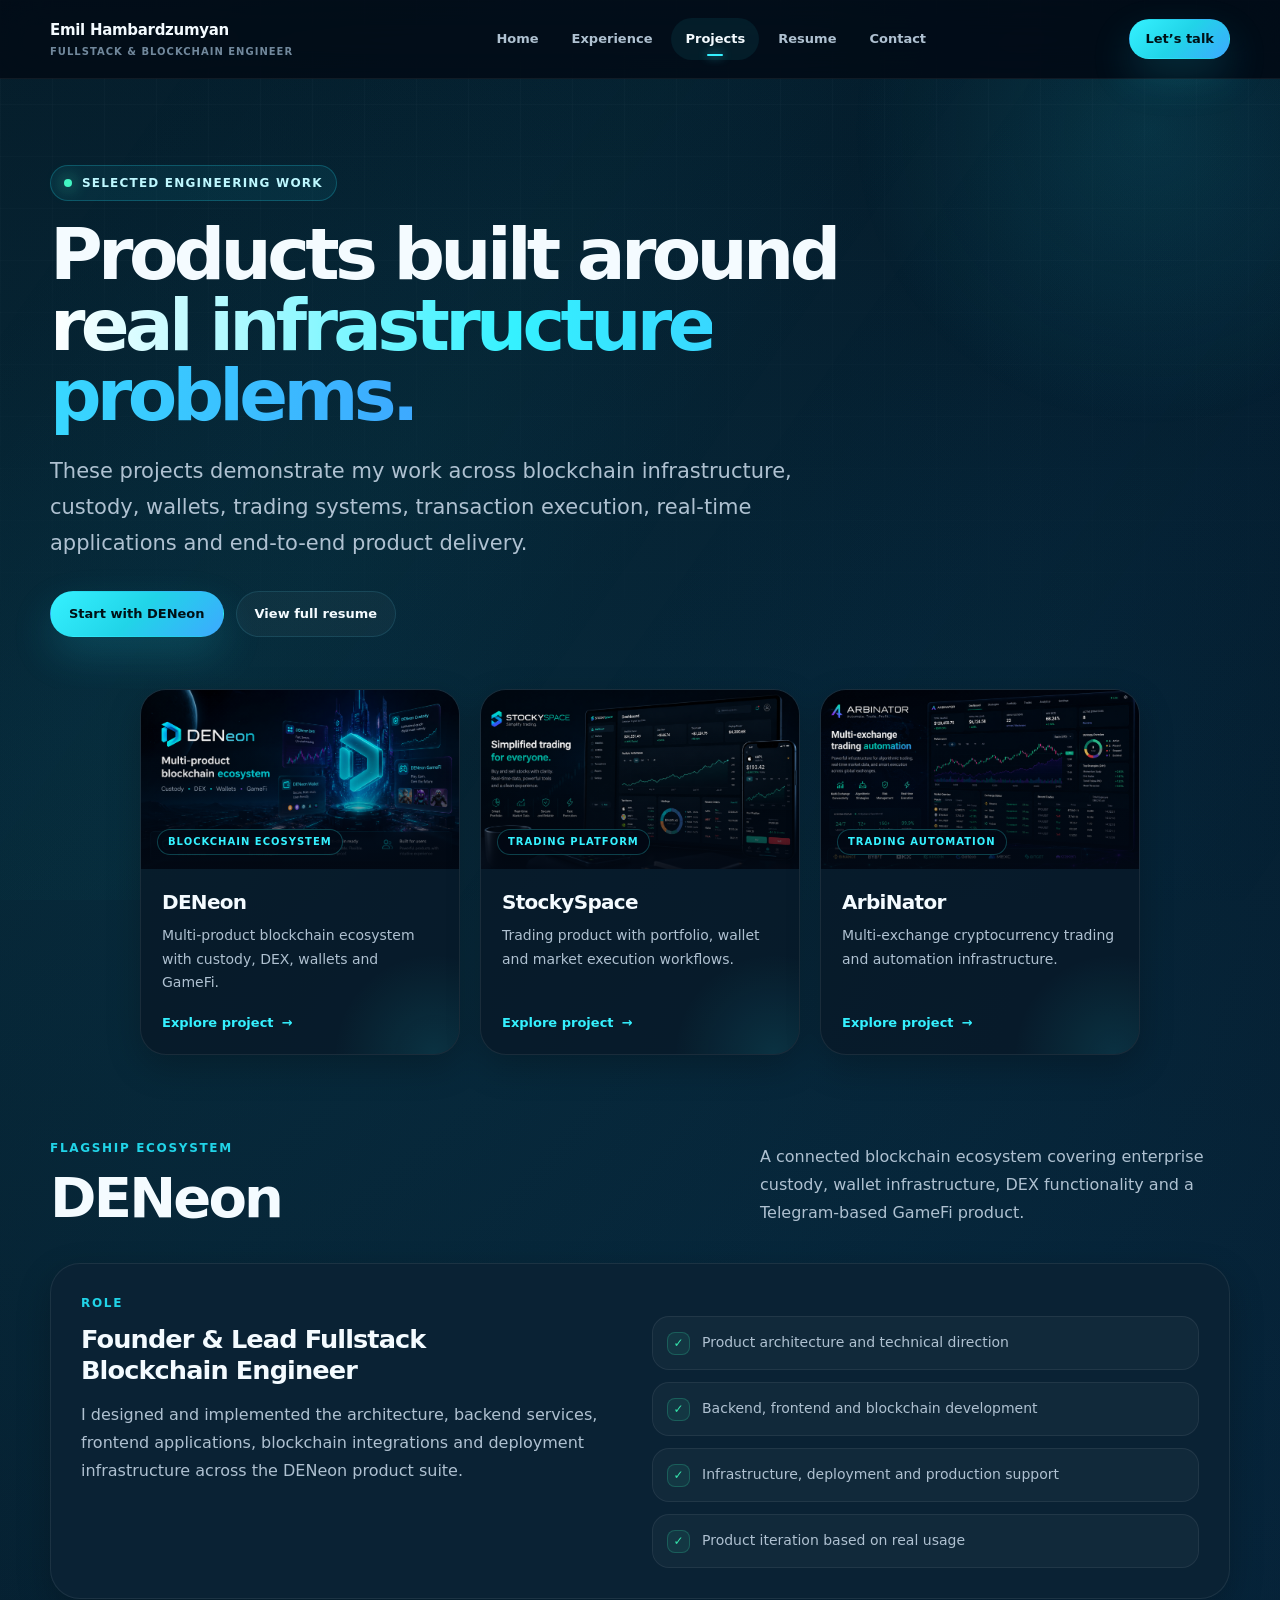
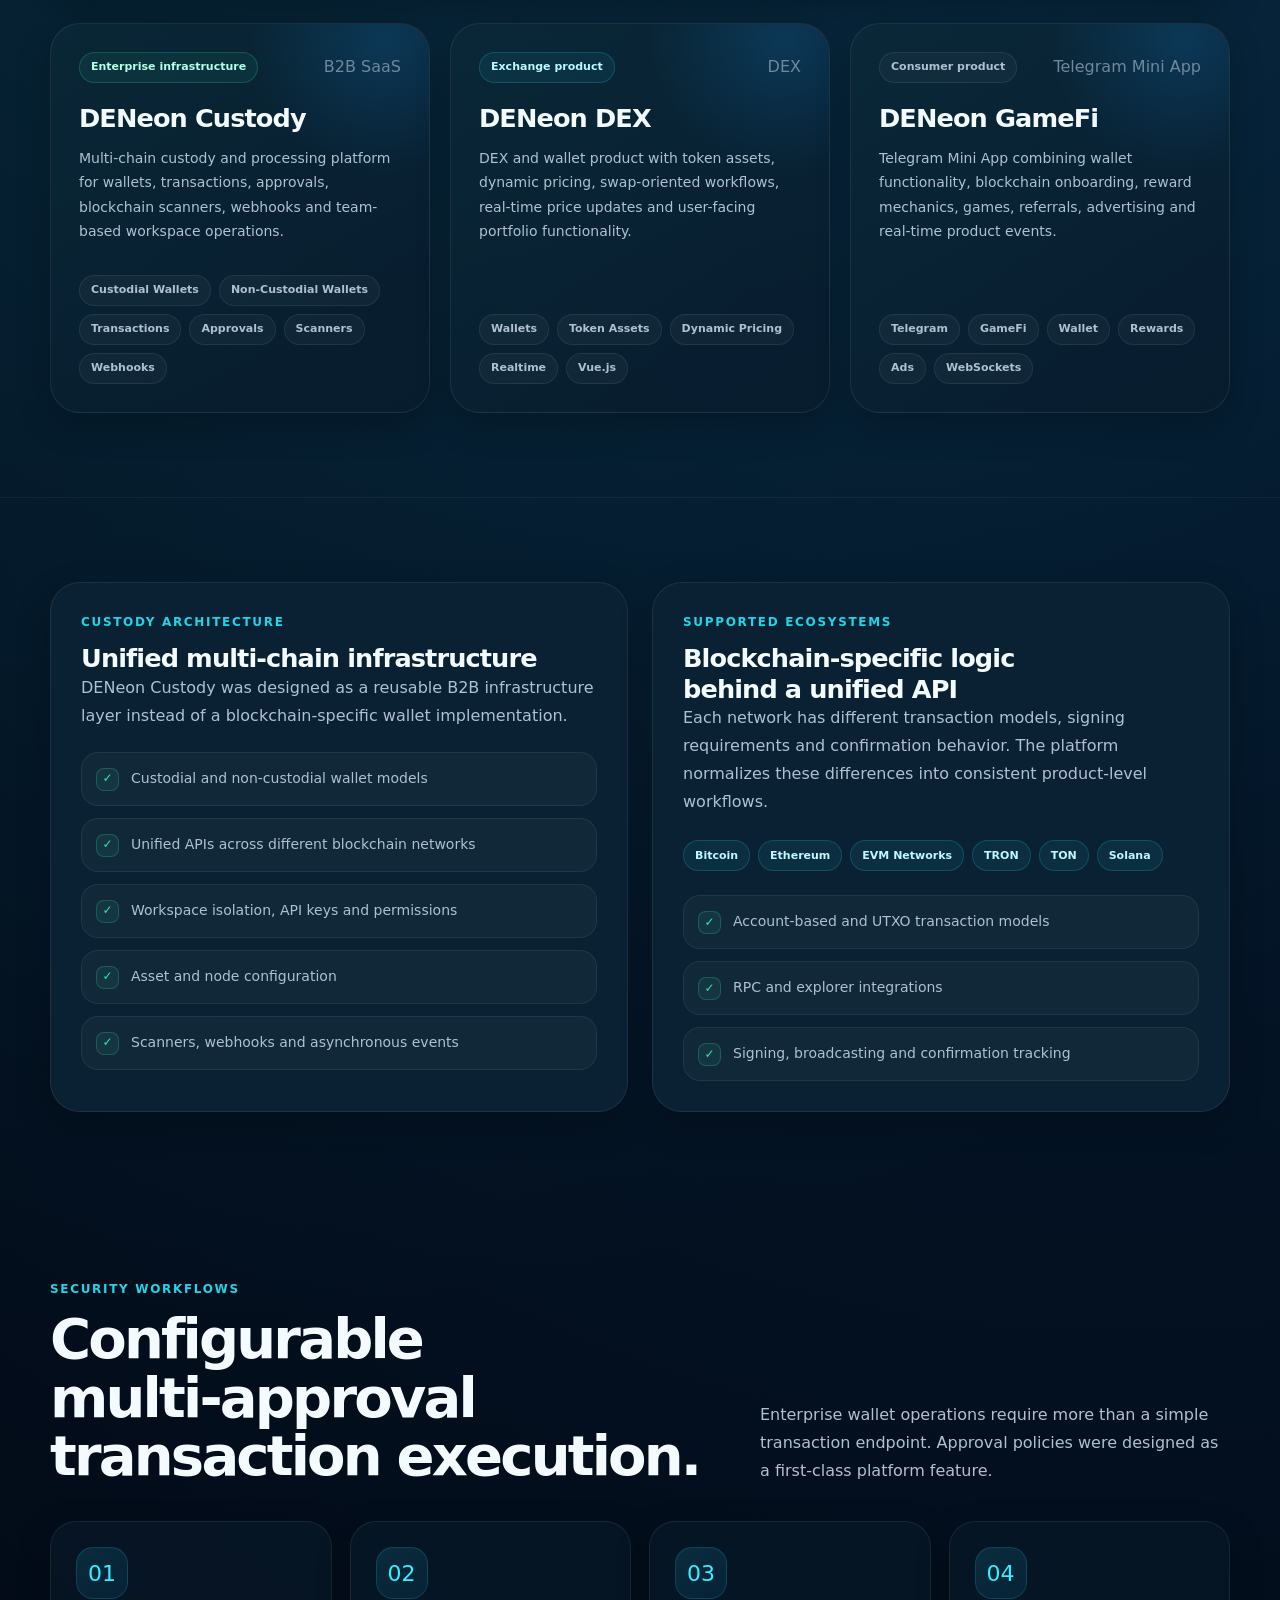
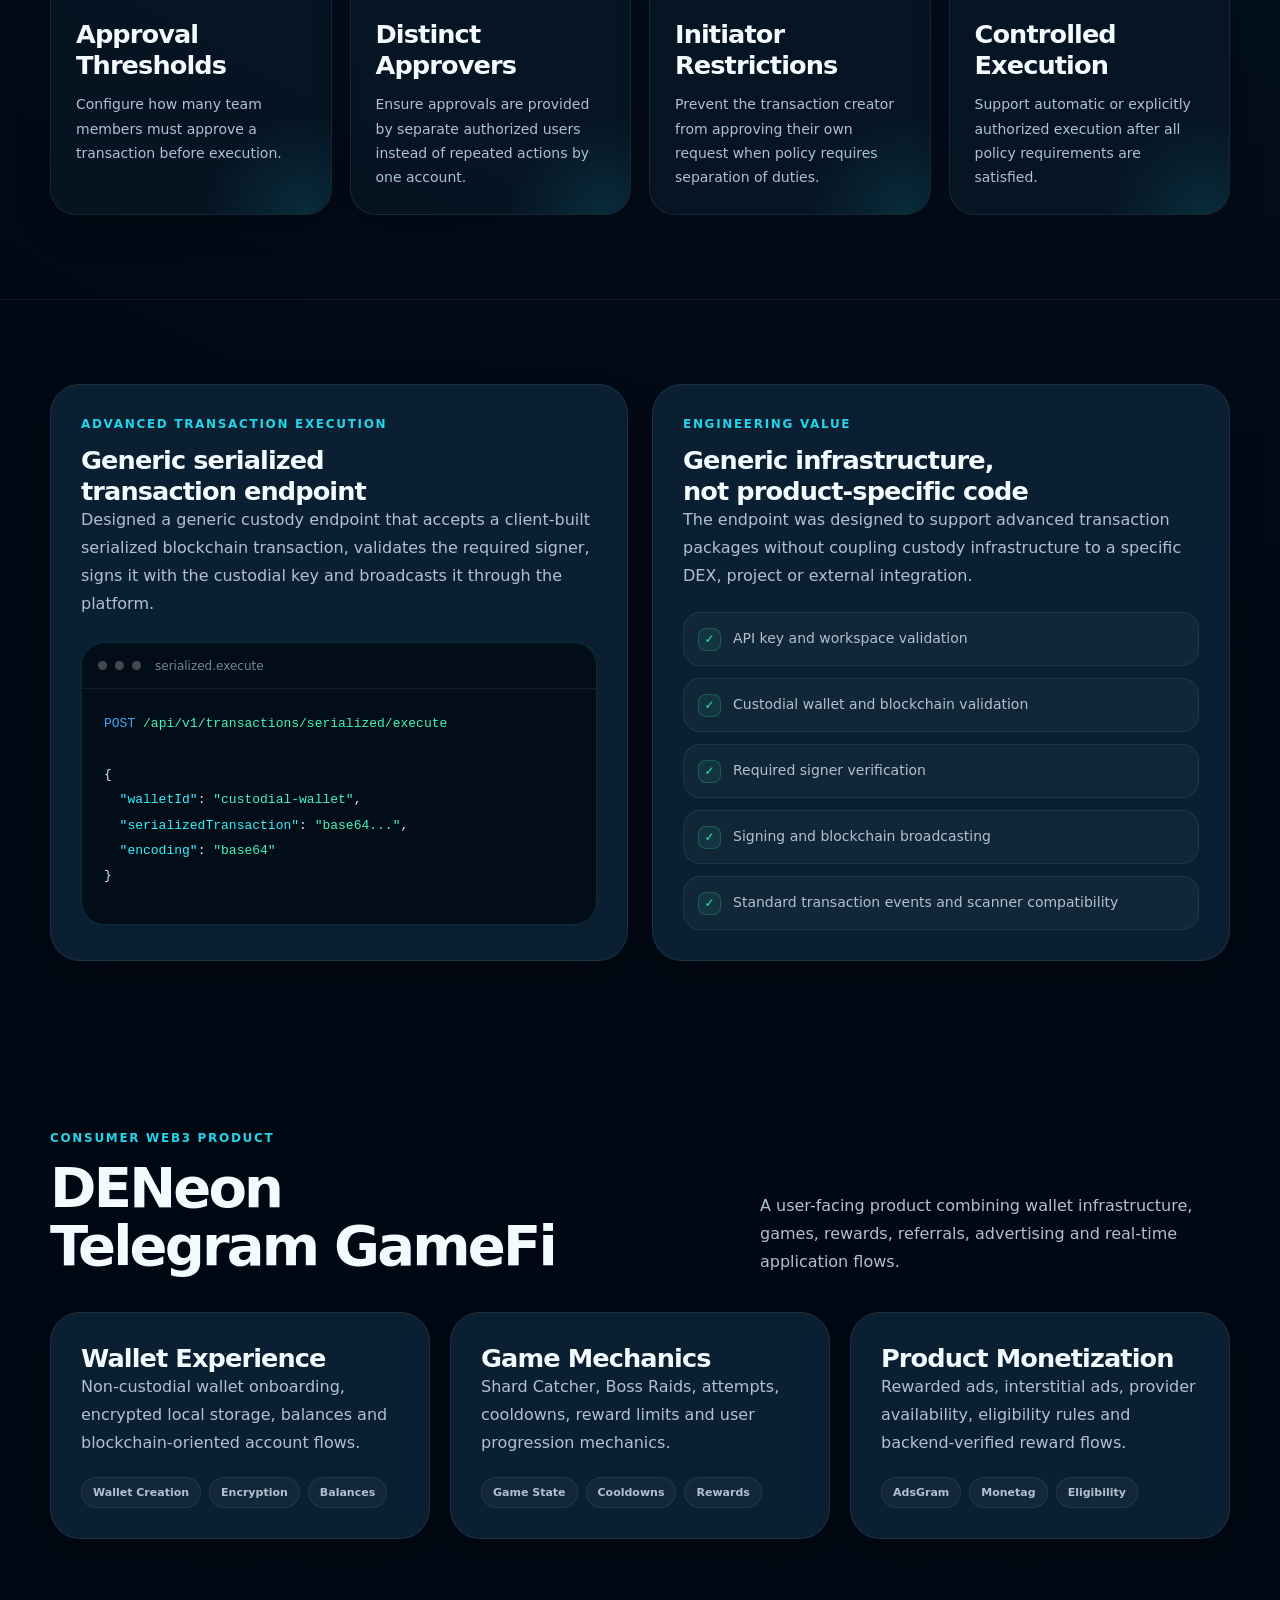
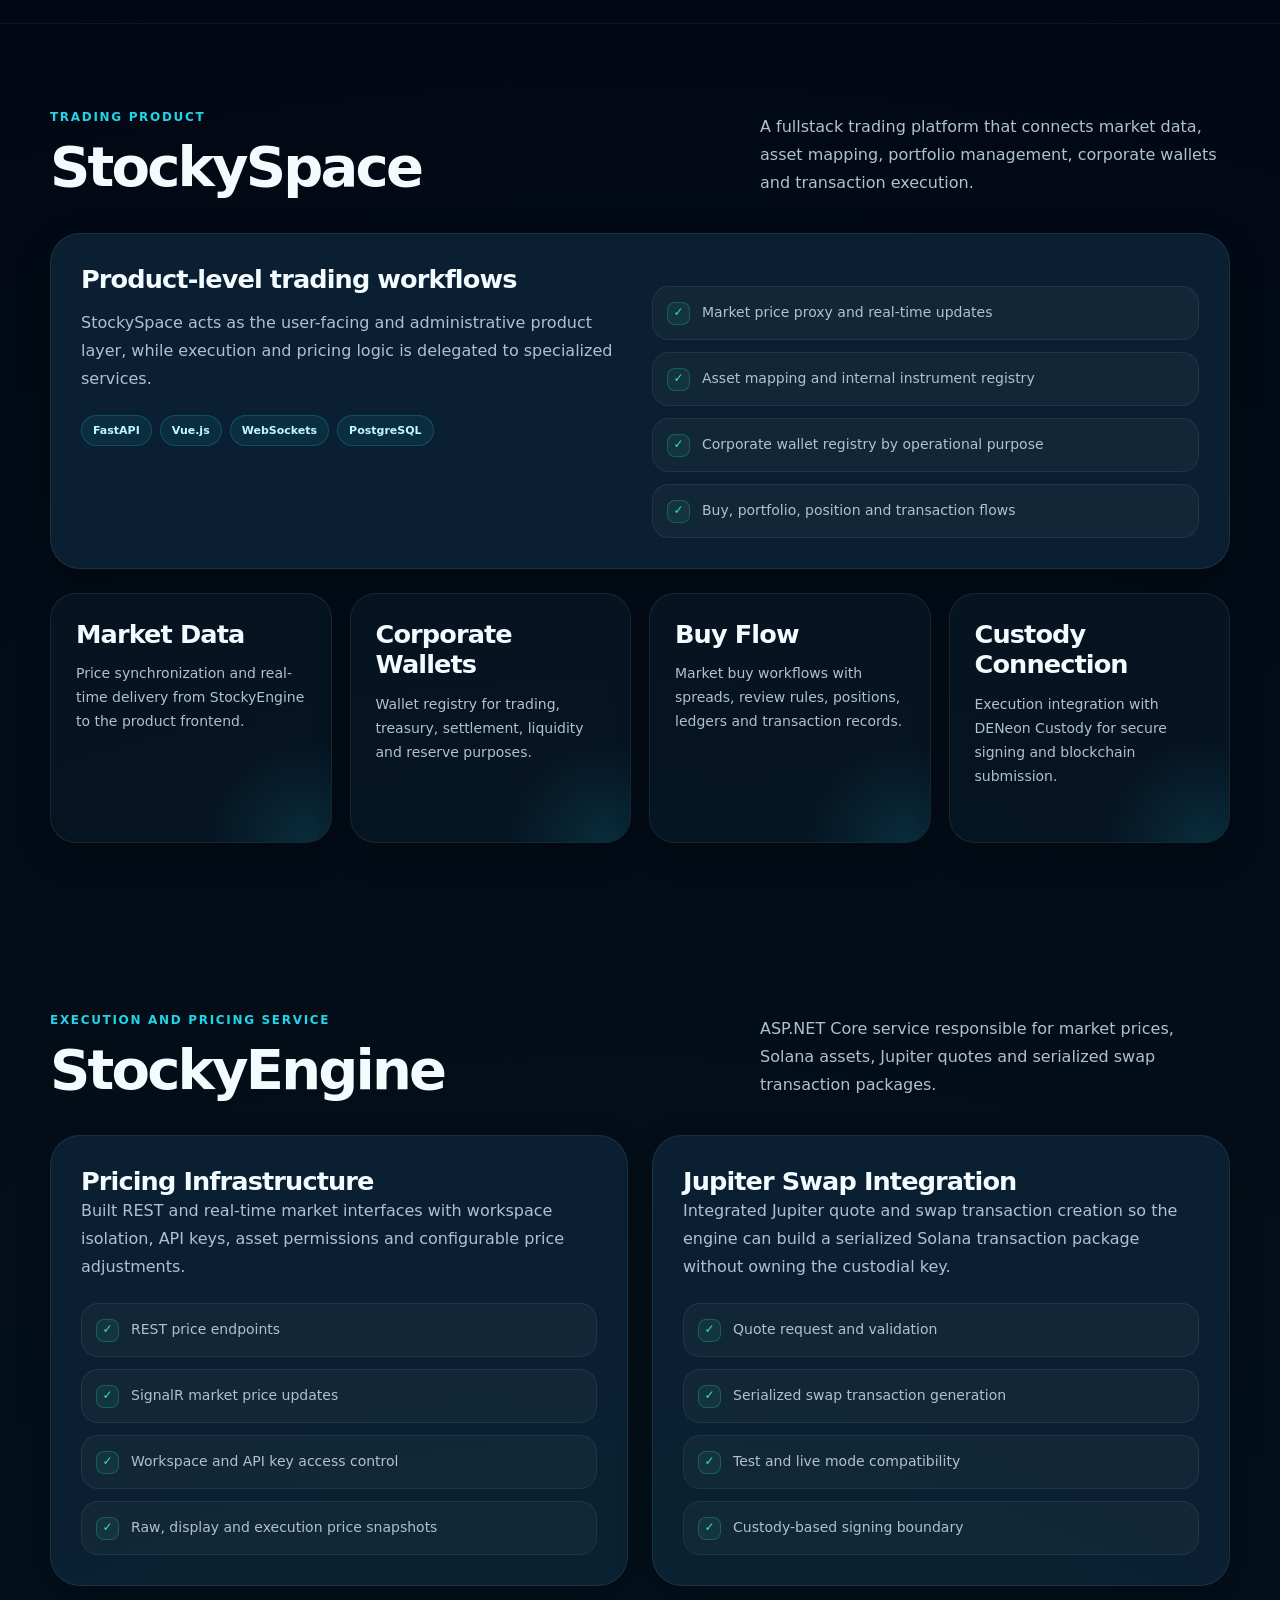
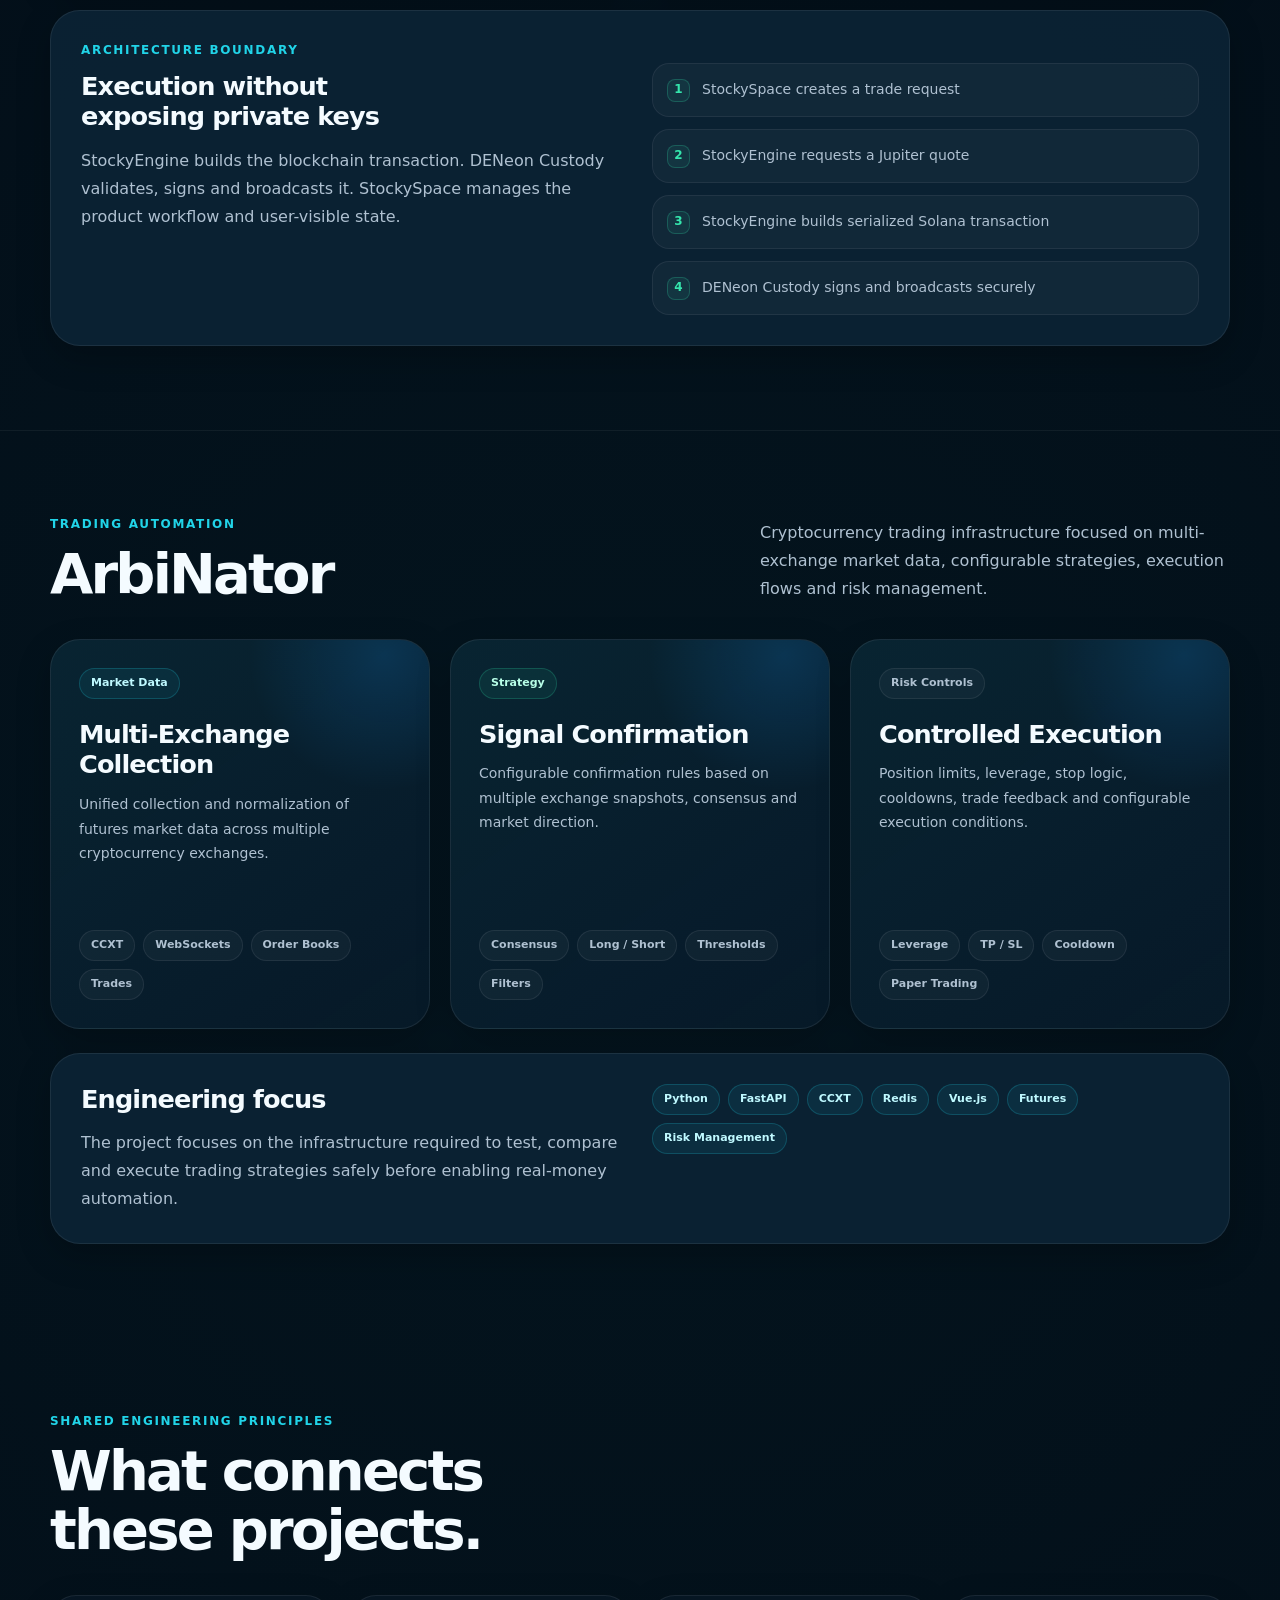
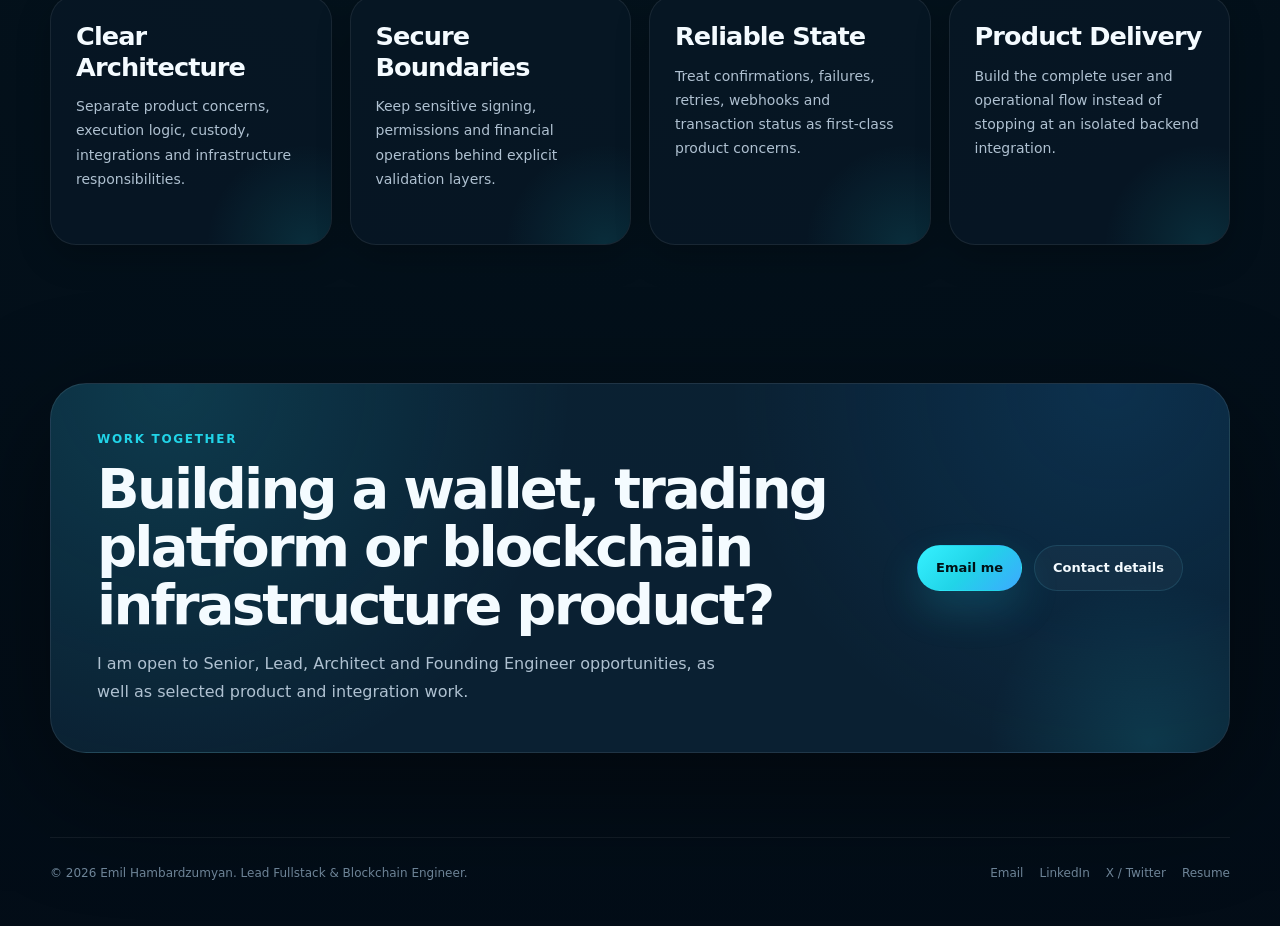
==== projects.html @ 4b031f9a "changes" ====
<!DOCTYPE html>
<html lang="en">
<head>
    <meta charset="UTF-8">

    <meta
            name="viewport"
            content="width=device-width, initial-scale=1.0"
    >

    <title>
        Projects | Emil Hambardzumyan
    </title>

    <meta
            name="description"
            content="Selected blockchain, fintech and fullstack engineering projects by Emil Hambardzumyan: DENeon, StockySpace, StockyEngine and ArbiNator."
    >

    <meta name="author" content="Emil Hambardzumyan">
    <meta name="theme-color" content="#020813">

    <link
            rel="stylesheet"
            href="assets/css/style.css"
    >
</head>

<body>

<a class="skip-link" href="#main-content">
    Skip to content
</a>


<!-- ======================================================
     HEADER
     ====================================================== -->

<header class="site-header">
    <div class="container header-inner">

        <a
                class="brand"
                href="index.html"
                aria-label="Emil Hambardzumyan home"
        >
<!--            <span class="brand-mark" aria-hidden="true">-->
<!--                EH-->
<!--            </span>-->

            <span class="brand-text">
                <strong>Emil Hambardzumyan</strong>
                <small>Fullstack & Blockchain Engineer</small>
            </span>
        </a>


        <nav
                class="desktop-nav"
                aria-label="Main navigation"
        >
            <a class="nav-link" href="index.html">
                Home
            </a>

            <a class="nav-link" href="experience.html">
                Experience
            </a>

            <a
                    class="nav-link active"
                    href="projects.html"
                    aria-current="page"
            >
                Projects
            </a>

            <a class="nav-link" href="resume.html">
                Resume
            </a>

            <a class="nav-link" href="contact.html">
                Contact
            </a>
        </nav>


        <div class="header-actions">
            <a
                    class="button button-primary button-small"
                    href="mailto:emil301992@gmail.com"
            >
                Let’s talk
            </a>

            <button
                    class="mobile-menu-button"
                    type="button"
                    aria-label="Open navigation menu"
                    aria-expanded="false"
                    aria-controls="mobile-navigation"
                    data-menu-button
            >
                <span></span>
                <span></span>
                <span></span>
            </button>
        </div>

    </div>


    <nav
            class="mobile-nav"
            id="mobile-navigation"
            aria-label="Mobile navigation"
            data-mobile-menu
    >
        <a class="nav-link" href="index.html">
            Home
        </a>

        <a class="nav-link" href="experience.html">
            Experience
        </a>

        <a
                class="nav-link active"
                href="projects.html"
                aria-current="page"
        >
            Projects
        </a>

        <a class="nav-link" href="resume.html">
            Resume
        </a>

        <a class="nav-link" href="contact.html">
            Contact
        </a>

        <a
                class="button button-primary"
                href="mailto:emil301992@gmail.com"
        >
            Contact me
        </a>
    </nav>
</header>


<!-- ======================================================
     MAIN CONTENT
     ====================================================== -->

<main class="page-main" id="main-content">


    <!-- ==================================================
         PAGE HERO
         ================================================== -->

    <section class="page-hero">
        <div class="container">

            <div class="page-hero-content">

                <div
                        class="eyebrow"
                        data-reveal
                >
                    <span class="eyebrow-dot"></span>
                    Selected Engineering Work
                </div>


                <h1
                        data-reveal
                        data-delay="1"
                >
                    Products built around
                    <span class="text-gradient">
                        real infrastructure problems.
                    </span>
                </h1>


                <p
                        class="lead"
                        data-reveal
                        data-delay="2"
                >
                    These projects demonstrate my work across blockchain
                    infrastructure, custody, wallets, trading systems,
                    transaction execution, real-time applications and
                    end-to-end product delivery.
                </p>


                <div
                        class="actions"
                        data-reveal
                        data-delay="3"
                        style="margin-top: 30px;"
                >
                    <a
                            class="button button-primary"
                            href="#deneon"
                    >
                        Start with DENeon
                    </a>

                    <a
                            class="button"
                            href="resume.html"
                    >
                        View full resume
                    </a>
                </div>

            </div>

        </div>
    </section>


    <!-- ==================================================
         PROJECT OVERVIEW
         ================================================== -->

    <div class="grid-three project-overview-grid" style="justify-content: center;">

        <a
                class="card project-overview-card"
                href="#deneon"
                data-reveal
        >
            <div class="project-overview-image">
                <img
                        src="assets/images/projects/deneon-cover.jpg"
                        alt="DENeon blockchain ecosystem"
                        loading="lazy"
                >

                <div class="project-overview-overlay"></div>

                <span class="project-overview-category">
                Blockchain ecosystem
            </span>
            </div>

            <div class="project-overview-content">
                <h3>
                    DENeon
                </h3>

                <p>
                    Multi-product blockchain ecosystem with custody,
                    DEX, wallets and GameFi.
                </p>

                <span class="project-overview-link">
                Explore project
                <span aria-hidden="true">→</span>
            </span>
            </div>
        </a>


        <a
                class="card project-overview-card"
                href="#stockyspace"
                data-reveal
                data-delay="1"
        >
            <div class="project-overview-image">
                <img
                        src="assets/images/projects/stockyspace-cover.jpg"
                        alt="StockySpace trading platform"
                        loading="lazy"
                >

                <div class="project-overview-overlay"></div>

                <span class="project-overview-category">
                Trading platform
            </span>
            </div>

            <div class="project-overview-content">
                <h3>
                    StockySpace
                </h3>

                <p>
                    Trading product with portfolio, wallet and
                    market execution workflows.
                </p>

                <span class="project-overview-link">
                Explore project
                <span aria-hidden="true">→</span>
            </span>
            </div>
        </a>


<!--        <a-->
<!--                class="card project-overview-card"-->
<!--                href="#stockyengine"-->
<!--                data-reveal-->
<!--                data-delay="2"-->
<!--        >-->
<!--            <div class="project-overview-image">-->
<!--                <img-->
<!--                        src="assets/images/projects/stockyengine-cover.jpg"-->
<!--                        alt="StockyEngine Solana execution engine"-->
<!--                        loading="lazy"-->
<!--                >-->

<!--                <div class="project-overview-overlay"></div>-->

<!--                <span class="project-overview-category">-->
<!--                Execution engine-->
<!--            </span>-->
<!--            </div>-->

<!--            <div class="project-overview-content">-->
<!--                <h3>-->
<!--                    StockyEngine-->
<!--                </h3>-->

<!--                <p>-->
<!--                    Solana and Jupiter-based market data and-->
<!--                    transaction execution engine.-->
<!--                </p>-->

<!--                <span class="project-overview-link">-->
<!--                Explore project-->
<!--                <span aria-hidden="true">→</span>-->
<!--            </span>-->
<!--            </div>-->
<!--        </a>-->


        <a
                class="card project-overview-card"
                href="#arbinator"
                data-reveal
                data-delay="3"
        >
            <div class="project-overview-image">
                <img
                        src="assets/images/projects/arbinator-cover.jpg"
                        alt="ArbiNator crypto trading automation"
                        loading="lazy"
                >

                <div class="project-overview-overlay"></div>

                <span class="project-overview-category">
                Trading automation
            </span>
            </div>

            <div class="project-overview-content">
                <h3>
                    ArbiNator
                </h3>

                <p>
                    Multi-exchange cryptocurrency trading and
                    automation infrastructure.
                </p>

                <span class="project-overview-link">
                Explore project
                <span aria-hidden="true">→</span>
            </span>
            </div>
        </a>

    </div>


    <!-- ==================================================
         DENEON ECOSYSTEM
         ================================================== -->

    <section
            class="section"
            id="deneon"
    >
        <div class="container">

            <div class="section-header">

                <div
                        class="section-header-content"
                        data-reveal
                >
                    <div class="section-kicker">
                        Flagship ecosystem
                    </div>

                    <h2>
                        DENeon
                    </h2>
                </div>


                <p
                        class="section-description"
                        data-reveal
                        data-delay="1"
                >
                    A connected blockchain ecosystem covering enterprise
                    custody, wallet infrastructure, DEX functionality and
                    a Telegram-based GameFi product.
                </p>

            </div>


            <article
                    class="panel"
                    data-reveal
            >
                <div class="grid-two">

                    <div>
                        <div class="section-kicker">
                            Role
                        </div>

                        <h3>
                            Founder & Lead Fullstack Blockchain Engineer
                        </h3>

                        <p style="margin-top: 16px;">
                            I designed and implemented the architecture,
                            backend services, frontend applications,
                            blockchain integrations and deployment
                            infrastructure across the DENeon product suite.
                        </p>
                    </div>


                    <div>
                        <div class="feature-list">

                            <div class="feature-item">
                                <span class="feature-check">✓</span>

                                <span>
                                    Product architecture and technical direction
                                </span>
                            </div>

                            <div class="feature-item">
                                <span class="feature-check">✓</span>

                                <span>
                                    Backend, frontend and blockchain development
                                </span>
                            </div>

                            <div class="feature-item">
                                <span class="feature-check">✓</span>

                                <span>
                                    Infrastructure, deployment and production support
                                </span>
                            </div>

                            <div class="feature-item">
                                <span class="feature-check">✓</span>

                                <span>
                                    Product iteration based on real usage
                                </span>
                            </div>

                        </div>
                    </div>

                </div>
            </article>


            <div
                    class="grid-three"
                    style="margin-top: 24px;"
            >

                <!-- ======================================
                     DENEON CUSTODY
                     ====================================== -->

                <article
                        class="project-card"
                        data-reveal
                >
                    <div class="project-meta">
                        <span class="tag tag-green">
                            Enterprise infrastructure
                        </span>

                        <span class="text-muted">
                            B2B SaaS
                        </span>
                    </div>

                    <h3>
                        DENeon Custody
                    </h3>

                    <p>
                        Multi-chain custody and processing platform for
                        wallets, transactions, approvals, blockchain scanners,
                        webhooks and team-based workspace operations.
                    </p>

                    <div class="tags">
                        <span class="tag">Custodial Wallets</span>
                        <span class="tag">Non-Custodial Wallets</span>
                        <span class="tag">Transactions</span>
                        <span class="tag">Approvals</span>
                        <span class="tag">Scanners</span>
                        <span class="tag">Webhooks</span>
                    </div>
                </article>


                <!-- ======================================
                     DENEON DEX
                     ====================================== -->

                <article
                        class="project-card"
                        data-reveal
                        data-delay="1"
                >
                    <div class="project-meta">
                        <span class="tag tag-cyan">
                            Exchange product
                        </span>

                        <span class="text-muted">
                            DEX
                        </span>
                    </div>

                    <h3>
                        DENeon DEX
                    </h3>

                    <p>
                        DEX and wallet product with token assets, dynamic
                        pricing, swap-oriented workflows, real-time price
                        updates and user-facing portfolio functionality.
                    </p>

                    <div class="tags">
                        <span class="tag">Wallets</span>
                        <span class="tag">Token Assets</span>
                        <span class="tag">Dynamic Pricing</span>
                        <span class="tag">Realtime</span>
                        <span class="tag">Vue.js</span>
                    </div>
                </article>


                <!-- ======================================
                     DENEON GAMEFI
                     ====================================== -->

                <article
                        class="project-card"
                        data-reveal
                        data-delay="2"
                >
                    <div class="project-meta">
                        <span class="tag">
                            Consumer product
                        </span>

                        <span class="text-muted">
                            Telegram Mini App
                        </span>
                    </div>

                    <h3>
                        DENeon GameFi
                    </h3>

                    <p>
                        Telegram Mini App combining wallet functionality,
                        blockchain onboarding, reward mechanics, games,
                        referrals, advertising and real-time product events.
                    </p>

                    <div class="tags">
                        <span class="tag">Telegram</span>
                        <span class="tag">GameFi</span>
                        <span class="tag">Wallet</span>
                        <span class="tag">Rewards</span>
                        <span class="tag">Ads</span>
                        <span class="tag">WebSockets</span>
                    </div>
                </article>

            </div>

        </div>
    </section>


    <!-- ==================================================
         DENEON CUSTODY DETAIL
         ================================================== -->

    <section class="section section-divider">
        <div class="container">

            <div class="grid-two">

                <article
                        class="panel"
                        data-reveal
                >
                    <div class="section-kicker">
                        Custody architecture
                    </div>

                    <h3>
                        Unified multi-chain infrastructure
                    </h3>

                    <p>
                        DENeon Custody was designed as a reusable B2B
                        infrastructure layer instead of a blockchain-specific
                        wallet implementation.
                    </p>


                    <div class="feature-list">

                        <div class="feature-item">
                            <span class="feature-check">✓</span>

                            <span>
                                Custodial and non-custodial wallet models
                            </span>
                        </div>

                        <div class="feature-item">
                            <span class="feature-check">✓</span>

                            <span>
                                Unified APIs across different blockchain networks
                            </span>
                        </div>

                        <div class="feature-item">
                            <span class="feature-check">✓</span>

                            <span>
                                Workspace isolation, API keys and permissions
                            </span>
                        </div>

                        <div class="feature-item">
                            <span class="feature-check">✓</span>

                            <span>
                                Asset and node configuration
                            </span>
                        </div>

                        <div class="feature-item">
                            <span class="feature-check">✓</span>

                            <span>
                                Scanners, webhooks and asynchronous events
                            </span>
                        </div>

                    </div>
                </article>


                <article
                        class="panel"
                        data-reveal
                        data-delay="1"
                >
                    <div class="section-kicker">
                        Supported ecosystems
                    </div>

                    <h3>
                        Blockchain-specific logic behind a unified API
                    </h3>

                    <p>
                        Each network has different transaction models,
                        signing requirements and confirmation behavior.
                        The platform normalizes these differences into
                        consistent product-level workflows.
                    </p>


                    <div
                            class="tags"
                            style="margin-top: 24px;"
                    >
                        <span class="tag tag-cyan">Bitcoin</span>
                        <span class="tag tag-cyan">Ethereum</span>
                        <span class="tag tag-cyan">EVM Networks</span>
                        <span class="tag tag-cyan">TRON</span>
                        <span class="tag tag-cyan">TON</span>
                        <span class="tag tag-cyan">Solana</span>
                    </div>


                    <div
                            class="feature-list"
                            style="margin-top: 24px;"
                    >
                        <div class="feature-item">
                            <span class="feature-check">✓</span>

                            <span>
                                Account-based and UTXO transaction models
                            </span>
                        </div>

                        <div class="feature-item">
                            <span class="feature-check">✓</span>

                            <span>
                                RPC and explorer integrations
                            </span>
                        </div>

                        <div class="feature-item">
                            <span class="feature-check">✓</span>

                            <span>
                                Signing, broadcasting and confirmation tracking
                            </span>
                        </div>

                    </div>
                </article>

            </div>

        </div>
    </section>


    <!-- ==================================================
         APPROVAL SYSTEM
         ================================================== -->

    <section class="section">
        <div class="container">

            <div class="section-header">

                <div
                        class="section-header-content"
                        data-reveal
                >
                    <div class="section-kicker">
                        Security workflows
                    </div>

                    <h2>
                        Configurable multi-approval transaction execution.
                    </h2>
                </div>


                <p
                        class="section-description"
                        data-reveal
                        data-delay="1"
                >
                    Enterprise wallet operations require more than a simple
                    transaction endpoint. Approval policies were designed
                    as a first-class platform feature.
                </p>

            </div>


            <div class="grid-four">

                <article
                        class="card"
                        data-reveal
                >
                    <div class="card-icon">
                        01
                    </div>

                    <h3>
                        Approval Thresholds
                    </h3>

                    <p>
                        Configure how many team members must approve a
                        transaction before execution.
                    </p>
                </article>


                <article
                        class="card"
                        data-reveal
                        data-delay="1"
                >
                    <div class="card-icon">
                        02
                    </div>

                    <h3>
                        Distinct Approvers
                    </h3>

                    <p>
                        Ensure approvals are provided by separate authorized
                        users instead of repeated actions by one account.
                    </p>
                </article>


                <article
                        class="card"
                        data-reveal
                        data-delay="2"
                >
                    <div class="card-icon">
                        03
                    </div>

                    <h3>
                        Initiator Restrictions
                    </h3>

                    <p>
                        Prevent the transaction creator from approving their
                        own request when policy requires separation of duties.
                    </p>
                </article>


                <article
                        class="card"
                        data-reveal
                        data-delay="3"
                >
                    <div class="card-icon">
                        04
                    </div>

                    <h3>
                        Controlled Execution
                    </h3>

                    <p>
                        Support automatic or explicitly authorized execution
                        after all policy requirements are satisfied.
                    </p>
                </article>

            </div>

        </div>
    </section>


    <!-- ==================================================
         SERIALIZED TRANSACTIONS
         ================================================== -->

    <section class="section section-divider">
        <div class="container grid-two">

            <article
                    class="panel"
                    data-reveal
            >
                <div class="section-kicker">
                    Advanced transaction execution
                </div>

                <h3>
                    Generic serialized transaction endpoint
                </h3>

                <p>
                    Designed a generic custody endpoint that accepts a
                    client-built serialized blockchain transaction,
                    validates the required signer, signs it with the
                    custodial key and broadcasts it through the platform.
                </p>


                <div
                        class="terminal-card"
                        style="margin-top: 24px;"
                >
                    <div class="terminal-header">
                        <span class="terminal-dot"></span>
                        <span class="terminal-dot"></span>
                        <span class="terminal-dot"></span>

                        <span class="terminal-title">
                            serialized.execute
                        </span>
                    </div>

                    <div class="terminal-code">
                        <span class="code-blue">POST</span>
                        <span class="code-green">
                            /api/v1/transactions/serialized/execute
                        </span><br><br>

                        {<br>
                        &nbsp;&nbsp;<span class="code-cyan">"walletId"</span>:
                        <span class="code-green">"custodial-wallet"</span>,<br>

                        &nbsp;&nbsp;<span class="code-cyan">"serializedTransaction"</span>:
                        <span class="code-green">"base64..."</span>,<br>

                        &nbsp;&nbsp;<span class="code-cyan">"encoding"</span>:
                        <span class="code-green">"base64"</span><br>
                        }
                    </div>
                </div>
            </article>


            <article
                    class="panel"
                    data-reveal
                    data-delay="1"
            >
                <div class="section-kicker">
                    Engineering value
                </div>

                <h3>
                    Generic infrastructure, not product-specific code
                </h3>

                <p>
                    The endpoint was designed to support advanced transaction
                    packages without coupling custody infrastructure to a
                    specific DEX, project or external integration.
                </p>


                <div class="feature-list">

                    <div class="feature-item">
                        <span class="feature-check">✓</span>

                        <span>
                            API key and workspace validation
                        </span>
                    </div>

                    <div class="feature-item">
                        <span class="feature-check">✓</span>

                        <span>
                            Custodial wallet and blockchain validation
                        </span>
                    </div>

                    <div class="feature-item">
                        <span class="feature-check">✓</span>

                        <span>
                            Required signer verification
                        </span>
                    </div>

                    <div class="feature-item">
                        <span class="feature-check">✓</span>

                        <span>
                            Signing and blockchain broadcasting
                        </span>
                    </div>

                    <div class="feature-item">
                        <span class="feature-check">✓</span>

                        <span>
                            Standard transaction events and scanner compatibility
                        </span>
                    </div>

                </div>
            </article>

        </div>
    </section>


    <!-- ==================================================
         DENEON GAMEFI DETAIL
         ================================================== -->

    <section class="section">
        <div class="container">

            <div class="section-header">

                <div
                        class="section-header-content"
                        data-reveal
                >
                    <div class="section-kicker">
                        Consumer Web3 product
                    </div>

                    <h2>
                        DENeon Telegram GameFi
                    </h2>
                </div>


                <p
                        class="section-description"
                        data-reveal
                        data-delay="1"
                >
                    A user-facing product combining wallet infrastructure,
                    games, rewards, referrals, advertising and real-time
                    application flows.
                </p>

            </div>


            <div class="grid-three">

                <article
                        class="panel panel-hover"
                        data-reveal
                >
                    <h3>
                        Wallet Experience
                    </h3>

                    <p>
                        Non-custodial wallet onboarding, encrypted local
                        storage, balances and blockchain-oriented account flows.
                    </p>

                    <div
                            class="tags"
                            style="margin-top: 20px;"
                    >
                        <span class="tag">Wallet Creation</span>
                        <span class="tag">Encryption</span>
                        <span class="tag">Balances</span>
                    </div>
                </article>


                <article
                        class="panel panel-hover"
                        data-reveal
                        data-delay="1"
                >
                    <h3>
                        Game Mechanics
                    </h3>

                    <p>
                        Shard Catcher, Boss Raids, attempts, cooldowns,
                        reward limits and user progression mechanics.
                    </p>

                    <div
                            class="tags"
                            style="margin-top: 20px;"
                    >
                        <span class="tag">Game State</span>
                        <span class="tag">Cooldowns</span>
                        <span class="tag">Rewards</span>
                    </div>
                </article>


                <article
                        class="panel panel-hover"
                        data-reveal
                        data-delay="2"
                >
                    <h3>
                        Product Monetization
                    </h3>

                    <p>
                        Rewarded ads, interstitial ads, provider availability,
                        eligibility rules and backend-verified reward flows.
                    </p>

                    <div
                            class="tags"
                            style="margin-top: 20px;"
                    >
                        <span class="tag">AdsGram</span>
                        <span class="tag">Monetag</span>
                        <span class="tag">Eligibility</span>
                    </div>
                </article>

            </div>

        </div>
    </section>


    <!-- ==================================================
         STOCKYSPACE
         ================================================== -->

    <section
            class="section section-divider"
            id="stockyspace"
    >
        <div class="container">

            <div class="section-header">

                <div
                        class="section-header-content"
                        data-reveal
                >
                    <div class="section-kicker">
                        Trading product
                    </div>

                    <h2>
                        StockySpace
                    </h2>
                </div>


                <p
                        class="section-description"
                        data-reveal
                        data-delay="1"
                >
                    A fullstack trading platform that connects market data,
                    asset mapping, portfolio management, corporate wallets
                    and transaction execution.
                </p>

            </div>


            <article
                    class="panel"
                    data-reveal
            >
                <div class="grid-two">

                    <div>
                        <h3>
                            Product-level trading workflows
                        </h3>

                        <p style="margin-top: 15px;">
                            StockySpace acts as the user-facing and
                            administrative product layer, while execution and
                            pricing logic is delegated to specialized services.
                        </p>


                        <div
                                class="tags"
                                style="margin-top: 22px;"
                        >
                            <span class="tag tag-cyan">FastAPI</span>
                            <span class="tag tag-cyan">Vue.js</span>
                            <span class="tag tag-cyan">WebSockets</span>
                            <span class="tag tag-cyan">PostgreSQL</span>
                        </div>
                    </div>


                    <div class="feature-list">

                        <div class="feature-item">
                            <span class="feature-check">✓</span>

                            <span>
                                Market price proxy and real-time updates
                            </span>
                        </div>

                        <div class="feature-item">
                            <span class="feature-check">✓</span>

                            <span>
                                Asset mapping and internal instrument registry
                            </span>
                        </div>

                        <div class="feature-item">
                            <span class="feature-check">✓</span>

                            <span>
                                Corporate wallet registry by operational purpose
                            </span>
                        </div>

                        <div class="feature-item">
                            <span class="feature-check">✓</span>

                            <span>
                                Buy, portfolio, position and transaction flows
                            </span>
                        </div>

                    </div>

                </div>
            </article>


            <div
                    class="grid-four"
                    style="margin-top: 24px;"
            >

                <article
                        class="card"
                        data-reveal
                >
<!--                    <div class="card-icon">-->
<!--                        M-->
<!--                    </div>-->

                    <h3>
                        Market Data
                    </h3>

                    <p>
                        Price synchronization and real-time delivery from
                        StockyEngine to the product frontend.
                    </p>
                </article>


                <article
                        class="card"
                        data-reveal
                        data-delay="1"
                >
<!--                    <div class="card-icon">-->
<!--                        W-->
<!--                    </div>-->

                    <h3>
                        Corporate Wallets
                    </h3>

                    <p>
                        Wallet registry for trading, treasury, settlement,
                        liquidity and reserve purposes.
                    </p>
                </article>


                <article
                        class="card"
                        data-reveal
                        data-delay="2"
                >
<!--                    <div class="card-icon">-->
<!--                        B-->
<!--                    </div>-->

                    <h3>
                        Buy Flow
                    </h3>

                    <p>
                        Market buy workflows with spreads, review rules,
                        positions, ledgers and transaction records.
                    </p>
                </article>


                <article
                        class="card"
                        data-reveal
                        data-delay="3"
                >
<!--                    <div class="card-icon">-->
<!--                        C-->
<!--                    </div>-->

                    <h3>
                        Custody Connection
                    </h3>

                    <p>
                        Execution integration with DENeon Custody for secure
                        signing and blockchain submission.
                    </p>
                </article>

            </div>

        </div>
    </section>


    <!-- ==================================================
         STOCKYENGINE
         ================================================== -->

    <section
            class="section"
            id="stockyengine"
    >
        <div class="container">

            <div class="section-header">

                <div
                        class="section-header-content"
                        data-reveal
                >
                    <div class="section-kicker">
                        Execution and pricing service
                    </div>

                    <h2>
                        StockyEngine
                    </h2>
                </div>


                <p
                        class="section-description"
                        data-reveal
                        data-delay="1"
                >
                    ASP.NET Core service responsible for market prices,
                    Solana assets, Jupiter quotes and serialized swap
                    transaction packages.
                </p>

            </div>


            <div class="grid-two">

                <article
                        class="panel"
                        data-reveal
                >
                    <h3>
                        Pricing Infrastructure
                    </h3>

                    <p>
                        Built REST and real-time market interfaces with
                        workspace isolation, API keys, asset permissions
                        and configurable price adjustments.
                    </p>


                    <div class="feature-list">

                        <div class="feature-item">
                            <span class="feature-check">✓</span>

                            <span>
                                REST price endpoints
                            </span>
                        </div>

                        <div class="feature-item">
                            <span class="feature-check">✓</span>

                            <span>
                                SignalR market price updates
                            </span>
                        </div>

                        <div class="feature-item">
                            <span class="feature-check">✓</span>

                            <span>
                                Workspace and API key access control
                            </span>
                        </div>

                        <div class="feature-item">
                            <span class="feature-check">✓</span>

                            <span>
                                Raw, display and execution price snapshots
                            </span>
                        </div>

                    </div>
                </article>


                <article
                        class="panel"
                        data-reveal
                        data-delay="1"
                >
                    <h3>
                        Jupiter Swap Integration
                    </h3>

                    <p>
                        Integrated Jupiter quote and swap transaction creation
                        so the engine can build a serialized Solana
                        transaction package without owning the custodial key.
                    </p>


                    <div class="feature-list">

                        <div class="feature-item">
                            <span class="feature-check">✓</span>

                            <span>
                                Quote request and validation
                            </span>
                        </div>

                        <div class="feature-item">
                            <span class="feature-check">✓</span>

                            <span>
                                Serialized swap transaction generation
                            </span>
                        </div>

                        <div class="feature-item">
                            <span class="feature-check">✓</span>

                            <span>
                                Test and live mode compatibility
                            </span>
                        </div>

                        <div class="feature-item">
                            <span class="feature-check">✓</span>

                            <span>
                                Custody-based signing boundary
                            </span>
                        </div>

                    </div>
                </article>

            </div>


            <article
                    class="panel"
                    data-reveal
                    style="margin-top: 24px;"
            >
                <div class="grid-two">

                    <div>
                        <div class="section-kicker">
                            Architecture boundary
                        </div>

                        <h3>
                            Execution without exposing private keys
                        </h3>

                        <p style="margin-top: 15px;">
                            StockyEngine builds the blockchain transaction.
                            DENeon Custody validates, signs and broadcasts it.
                            StockySpace manages the product workflow and
                            user-visible state.
                        </p>
                    </div>


                    <div class="feature-list">

                        <div class="feature-item">
                            <span class="feature-check">1</span>

                            <span>
                                StockySpace creates a trade request
                            </span>
                        </div>

                        <div class="feature-item">
                            <span class="feature-check">2</span>

                            <span>
                                StockyEngine requests a Jupiter quote
                            </span>
                        </div>

                        <div class="feature-item">
                            <span class="feature-check">3</span>

                            <span>
                                StockyEngine builds serialized Solana transaction
                            </span>
                        </div>

                        <div class="feature-item">
                            <span class="feature-check">4</span>

                            <span>
                                DENeon Custody signs and broadcasts securely
                            </span>
                        </div>

                    </div>

                </div>
            </article>

        </div>
    </section>


    <!-- ==================================================
         ARBINATOR
         ================================================== -->

    <section
            class="section section-divider"
            id="arbinator"
    >
        <div class="container">

            <div class="section-header">

                <div
                        class="section-header-content"
                        data-reveal
                >
                    <div class="section-kicker">
                        Trading automation
                    </div>

                    <h2>
                        ArbiNator
                    </h2>
                </div>


                <p
                        class="section-description"
                        data-reveal
                        data-delay="1"
                >
                    Cryptocurrency trading infrastructure focused on
                    multi-exchange market data, configurable strategies,
                    execution flows and risk management.
                </p>

            </div>


            <div class="grid-three">

                <article
                        class="project-card"
                        data-reveal
                >
                    <div class="project-meta">
                        <span class="tag tag-cyan">
                            Market Data
                        </span>
                    </div>

                    <h3>
                        Multi-Exchange Collection
                    </h3>

                    <p>
                        Unified collection and normalization of futures market
                        data across multiple cryptocurrency exchanges.
                    </p>

                    <div class="tags">
                        <span class="tag">CCXT</span>
                        <span class="tag">WebSockets</span>
                        <span class="tag">Order Books</span>
                        <span class="tag">Trades</span>
                    </div>
                </article>


                <article
                        class="project-card"
                        data-reveal
                        data-delay="1"
                >
                    <div class="project-meta">
                        <span class="tag tag-green">
                            Strategy
                        </span>
                    </div>

                    <h3>
                        Signal Confirmation
                    </h3>

                    <p>
                        Configurable confirmation rules based on multiple
                        exchange snapshots, consensus and market direction.
                    </p>

                    <div class="tags">
                        <span class="tag">Consensus</span>
                        <span class="tag">Long / Short</span>
                        <span class="tag">Thresholds</span>
                        <span class="tag">Filters</span>
                    </div>
                </article>


                <article
                        class="project-card"
                        data-reveal
                        data-delay="2"
                >
                    <div class="project-meta">
                        <span class="tag">
                            Risk Controls
                        </span>
                    </div>

                    <h3>
                        Controlled Execution
                    </h3>

                    <p>
                        Position limits, leverage, stop logic, cooldowns,
                        trade feedback and configurable execution conditions.
                    </p>

                    <div class="tags">
                        <span class="tag">Leverage</span>
                        <span class="tag">TP / SL</span>
                        <span class="tag">Cooldown</span>
                        <span class="tag">Paper Trading</span>
                    </div>
                </article>

            </div>


            <article
                    class="panel"
                    data-reveal
                    style="margin-top: 24px;"
            >
                <div class="grid-two">

                    <div>
                        <h3>
                            Engineering focus
                        </h3>

                        <p style="margin-top: 15px;">
                            The project focuses on the infrastructure required
                            to test, compare and execute trading strategies
                            safely before enabling real-money automation.
                        </p>
                    </div>


                    <div
                            class="tags"
                            style="align-content: start;"
                    >
                        <span class="tag tag-cyan">Python</span>
                        <span class="tag tag-cyan">FastAPI</span>
                        <span class="tag tag-cyan">CCXT</span>
                        <span class="tag tag-cyan">Redis</span>
                        <span class="tag tag-cyan">Vue.js</span>
                        <span class="tag tag-cyan">Futures</span>
                        <span class="tag tag-cyan">Risk Management</span>
                    </div>

                </div>
            </article>

        </div>
    </section>


    <!-- ==================================================
         COMMON ENGINEERING THEMES
         ================================================== -->

    <section class="section">
        <div class="container">

            <div class="section-header">

                <div
                        class="section-header-content"
                        data-reveal
                >
                    <div class="section-kicker">
                        Shared engineering principles
                    </div>

                    <h2>
                        What connects these projects.
                    </h2>
                </div>

            </div>


            <div class="grid-four">

                <article
                        class="card"
                        data-reveal
                >
<!--                    <div class="card-icon">-->
<!--                        A-->
<!--                    </div>-->

                    <h3>
                        Clear Architecture
                    </h3>

                    <p>
                        Separate product concerns, execution logic, custody,
                        integrations and infrastructure responsibilities.
                    </p>
                </article>


                <article
                        class="card"
                        data-reveal
                        data-delay="1"
                >
<!--                    <div class="card-icon">-->
<!--                        S-->
<!--                    </div>-->

                    <h3>
                        Secure Boundaries
                    </h3>

                    <p>
                        Keep sensitive signing, permissions and financial
                        operations behind explicit validation layers.
                    </p>
                </article>


                <article
                        class="card"
                        data-reveal
                        data-delay="2"
                >
<!--                    <div class="card-icon">-->
<!--                        R-->
<!--                    </div>-->

                    <h3>
                        Reliable State
                    </h3>

                    <p>
                        Treat confirmations, failures, retries, webhooks and
                        transaction status as first-class product concerns.
                    </p>
                </article>


                <article
                        class="card"
                        data-reveal
                        data-delay="3"
                >
<!--                    <div class="card-icon">-->
<!--                        P-->
<!--                    </div>-->

                    <h3>
                        Product Delivery
                    </h3>

                    <p>
                        Build the complete user and operational flow instead
                        of stopping at an isolated backend integration.
                    </p>
                </article>

            </div>

        </div>
    </section>


    <!-- ==================================================
         CTA
         ================================================== -->

    <section class="section section-small">
        <div class="container">

            <div
                    class="cta-panel"
                    data-reveal
            >

                <div class="cta-content">

                    <div class="section-kicker">
                        Work together
                    </div>

                    <h2>
                        Building a wallet, trading platform or
                        blockchain infrastructure product?
                    </h2>

                    <p>
                        I am open to Senior, Lead, Architect and Founding
                        Engineer opportunities, as well as selected product
                        and integration work.
                    </p>

                </div>


                <div class="actions">

                    <a
                            class="button button-primary"
                            href="mailto:emil301992@gmail.com"
                    >
                        Email me
                    </a>

                    <a
                            class="button"
                            href="contact.html"
                    >
                        Contact details
                    </a>

                </div>

            </div>

        </div>
    </section>

</main>


<!-- ======================================================
     FOOTER
     ====================================================== -->

<footer class="site-footer">
    <div class="container footer-inner">

        <p class="footer-copy">
            © <span data-current-year></span>
            Emil Hambardzumyan.
            Lead Fullstack & Blockchain Engineer.
        </p>


        <nav
                class="footer-links"
                aria-label="Social links"
        >
            <a href="mailto:emil301992@gmail.com">
                Email
            </a>

            <a
                    href="https://www.linkedin.com/in/emil-hambardzumyan-989519235"
                    target="_blank"
                    rel="noopener noreferrer"
            >
                LinkedIn
            </a>

            <a
                    href="https://x.com/emilbackend"
                    target="_blank"
                    rel="noopener noreferrer"
            >
                X / Twitter
            </a>

            <a href="resume.html">
                Resume
            </a>
        </nav>

    </div>
</footer>


<script src="assets/js/main.js"></script>

</body>
</html>
---- assets/css/style.css ----
/* =========================================================
   EMIL HAMBARDZUMYAN — RESUME & PORTFOLIO
   Shared styles for all pages
   ========================================================= */

/* =========================
   1. DESIGN TOKENS
   ========================= */

:root {
    --bg-main: #020813;
    --bg-secondary: #04101d;
    --bg-tertiary: #071827;

    --surface: rgba(8, 24, 39, 0.76);
    --surface-soft: rgba(10, 31, 49, 0.62);
    --surface-strong: rgba(11, 34, 53, 0.94);
    --surface-hover: rgba(13, 43, 65, 0.96);

    --cyan: #21d4e8;
    --cyan-bright: #35f1ff;
    --cyan-soft: rgba(33, 212, 232, 0.12);

    --blue: #168fe8;
    --blue-bright: #3da9ff;
    --blue-deep: #1255bb;

    --teal: #19b9b0;
    --green: #18c99f;
    --green-bright: #42f5c2;

    --text-primary: #f4fbff;
    --text-secondary: #afc1d1;
    --text-tertiary: #71889c;

    --border: rgba(79, 191, 221, 0.15);
    --border-strong: rgba(33, 212, 232, 0.32);
    --border-hover: rgba(53, 241, 255, 0.56);

    --success: #35e6ad;
    --warning: #ffc866;
    --danger: #ff6b7a;

    --shadow-small: 0 12px 34px rgba(0, 0, 0, 0.22);
    --shadow-medium: 0 24px 70px rgba(0, 0, 0, 0.34);
    --shadow-large: 0 36px 120px rgba(0, 0, 0, 0.46);

    --glow-cyan: 0 0 40px rgba(33, 212, 232, 0.18);
    --glow-blue: 0 0 50px rgba(22, 143, 232, 0.18);

    --radius-small: 12px;
    --radius-medium: 18px;
    --radius-large: 26px;
    --radius-extra: 36px;

    --container: 1180px;
    --header-height: 78px;

    --transition-fast: 160ms ease;
    --transition-normal: 260ms ease;
}


/* =========================
   2. RESET
   ========================= */

*,
*::before,
*::after {
    box-sizing: border-box;
    margin: 0;
    padding: 0;
}

html {
    scroll-behavior: smooth;
    scroll-padding-top: calc(var(--header-height) + 20px);
}

body {
    min-height: 100vh;
    overflow-x: hidden;

    color: var(--text-primary);
    background:
            radial-gradient(
                    circle at 8% 8%,
                    rgba(33, 212, 232, 0.13),
                    transparent 27%
            ),
            radial-gradient(
                    circle at 88% 18%,
                    rgba(22, 143, 232, 0.15),
                    transparent 31%
            ),
            radial-gradient(
                    circle at 48% 82%,
                    rgba(25, 185, 176, 0.07),
                    transparent 37%
            ),
            var(--bg-main);

    font-family:
            Inter,
            ui-sans-serif,
            system-ui,
            -apple-system,
            BlinkMacSystemFont,
            "Segoe UI",
            sans-serif;

    line-height: 1.5;
    -webkit-font-smoothing: antialiased;
    text-rendering: optimizeLegibility;
}

body::before {
    content: "";
    position: fixed;
    inset: 0;
    z-index: -3;
    pointer-events: none;

    background-image:
            linear-gradient(
                    rgba(255, 255, 255, 0.022) 1px,
                    transparent 1px
            ),
            linear-gradient(
                    90deg,
                    rgba(255, 255, 255, 0.022) 1px,
                    transparent 1px
            );

    background-size: 52px 52px;
    mask-image: linear-gradient(
            to bottom,
            rgba(0, 0, 0, 0.9),
            transparent 92%
    );
}

body::after {
    content: "";
    position: fixed;
    inset: 0;
    z-index: -2;
    pointer-events: none;

    background:
            linear-gradient(
                    125deg,
                    transparent 10%,
                    rgba(33, 212, 232, 0.025) 38%,
                    transparent 55%,
                    rgba(22, 143, 232, 0.025) 78%,
                    transparent
            );
}

body.menu-open {
    overflow: hidden;
}

img {
    display: block;
    max-width: 100%;
}

a {
    color: inherit;
    text-decoration: none;
}

button,
input,
textarea,
select {
    font: inherit;
}

button {
    color: inherit;
}

ul,
ol {
    list-style: none;
}


/* =========================
   3. ACCESSIBILITY
   ========================= */

.skip-link {
    position: fixed;
    top: 12px;
    left: 12px;
    z-index: 999;

    padding: 12px 18px;
    border-radius: var(--radius-small);

    color: #001014;
    background: var(--cyan-bright);

    font-weight: 800;

    transform: translateY(-160%);
    transition: transform var(--transition-fast);
}

.skip-link:focus {
    transform: translateY(0);
}

:focus-visible {
    outline: 2px solid var(--cyan-bright);
    outline-offset: 4px;
}


/* =========================
   4. GLOBAL LAYOUT
   ========================= */

.container {
    width: min(var(--container), calc(100% - 40px));
    margin-inline: auto;
}

.page-main {
    min-height: calc(100vh - var(--header-height));
}

.section {
    position: relative;
    padding: 84px 0;
}

.section-small {
    padding: 54px 0;
}

.section-large {
    padding: 110px 0;
}

.section-divider {
    border-top: 1px solid rgba(255, 255, 255, 0.055);
}

.grid-two {
    display: grid;
    grid-template-columns: repeat(2, minmax(0, 1fr));
    gap: 24px;
}

.grid-three {
    display: grid;
    grid-template-columns: repeat(3, minmax(0, 1fr));
    gap: 20px;
}

.grid-four {
    display: grid;
    grid-template-columns: repeat(4, minmax(0, 1fr));
    gap: 18px;
}


/* =========================
   5. TYPOGRAPHY
   ========================= */

h1,
h2,
h3,
h4 {
    color: var(--text-primary);
    text-wrap: balance;
}

h1 {
    font-size: clamp(44px, 7vw, 80px);
    line-height: 0.98;
    letter-spacing: -0.065em;
}

h2 {
    font-size: clamp(34px, 4.8vw, 56px);
    line-height: 1.04;
    letter-spacing: -0.05em;
}

h3 {
    font-size: clamp(21px, 2vw, 28px);
    line-height: 1.2;
    letter-spacing: -0.035em;
}

h4 {
    font-size: 17px;
    line-height: 1.35;
    letter-spacing: -0.02em;
}

p {
    color: var(--text-secondary);
    line-height: 1.75;
}

.text-gradient {
    color: transparent;

    background:
            linear-gradient(
                    90deg,
                    #ffffff 0%,
                    var(--cyan-bright) 45%,
                    var(--blue-bright) 100%
            );

    background-clip: text;
    -webkit-background-clip: text;
}

.text-cyan {
    color: var(--cyan-bright);
}

.text-muted {
    color: var(--text-tertiary);
}

.lead {
    max-width: 750px;

    color: var(--text-secondary);
    font-size: clamp(17px, 2vw, 21px);
    line-height: 1.72;
}

.section-header {
    display: flex;
    align-items: end;
    justify-content: space-between;
    gap: 30px;

    margin-bottom: 36px;
}

.section-header-content {
    max-width: 780px;
}

.section-description {
    max-width: 470px;
}

.eyebrow {
    display: inline-flex;
    align-items: center;
    gap: 10px;

    margin-bottom: 18px;
    padding: 8px 13px;

    border: 1px solid rgba(33, 212, 232, 0.25);
    border-radius: 999px;

    color: #bef8ff;
    background: rgba(33, 212, 232, 0.075);

    font-size: 12px;
    font-weight: 800;
    letter-spacing: 0.1em;
    text-transform: uppercase;
}

.eyebrow-dot {
    width: 8px;
    height: 8px;
    border-radius: 50%;

    background: var(--green-bright);
    box-shadow: 0 0 16px rgba(66, 245, 194, 0.85);
}

.section-kicker {
    margin-bottom: 12px;

    color: var(--cyan);
    font-size: 12px;
    font-weight: 850;
    letter-spacing: 0.14em;
    text-transform: uppercase;
}


/* =========================
   6. HEADER AND NAVIGATION
   ========================= */

.site-header {
    position: sticky;
    top: 0;
    z-index: 100;

    min-height: var(--header-height);

    border-bottom: 1px solid rgba(255, 255, 255, 0.06);
    background: rgba(2, 8, 19, 0.76);

    backdrop-filter: blur(22px);
    -webkit-backdrop-filter: blur(22px);
}

.header-inner {
    min-height: var(--header-height);

    display: flex;
    align-items: center;
    justify-content: space-between;
    gap: 28px;
}

.brand {
    display: inline-flex;
    align-items: center;
    gap: 13px;

    flex-shrink: 0;
}

.brand-mark {
    position: relative;

    width: 44px;
    height: 44px;

    display: grid;
    place-items: center;

    overflow: hidden;

    border: 1px solid rgba(53, 241, 255, 0.28);
    border-radius: 15px;

    color: var(--cyan-bright);
    background:
            linear-gradient(
                    145deg,
                    rgba(33, 212, 232, 0.15),
                    rgba(22, 143, 232, 0.12)
            );

    box-shadow: var(--glow-cyan);

    font-weight: 900;
}

.brand-mark::after {
    content: "";
    position: absolute;
    inset: -1px;

    border-radius: inherit;

    background:
            linear-gradient(
                    120deg,
                    transparent 20%,
                    rgba(255, 255, 255, 0.15),
                    transparent 70%
            );

    transform: translateX(-100%);
    animation: brand-shine 5s infinite;
}

@keyframes brand-shine {
    0%,
    72% {
        transform: translateX(-110%);
    }

    100% {
        transform: translateX(110%);
    }
}

.brand-text strong {
    display: block;

    color: var(--text-primary);
    font-size: 15px;
    letter-spacing: -0.02em;
}

.brand-text small {
    display: block;

    margin-top: 2px;

    color: var(--text-tertiary);
    font-size: 10px;
    font-weight: 750;
    letter-spacing: 0.1em;
    text-transform: uppercase;
}

.desktop-nav {
    display: flex;
    align-items: center;
    justify-content: center;
    gap: 5px;
}

.nav-link {
    position: relative;

    display: inline-flex;
    align-items: center;
    justify-content: center;

    min-height: 42px;
    padding: 0 14px;

    border-radius: 999px;

    color: var(--text-secondary);
    font-size: 13px;
    font-weight: 720;

    transition:
            color var(--transition-fast),
            background var(--transition-fast);
}

.nav-link:hover,
.nav-link.active {
    color: var(--text-primary);
    background: rgba(33, 212, 232, 0.075);
}

.nav-link.active::after {
    content: "";

    position: absolute;
    bottom: 4px;
    left: 50%;

    width: 16px;
    height: 2px;

    border-radius: 999px;

    background: var(--cyan-bright);
    box-shadow: 0 0 10px rgba(53, 241, 255, 0.8);

    transform: translateX(-50%);
}

.header-actions {
    display: flex;
    align-items: center;
    gap: 10px;
}

.mobile-menu-button {
    display: none;

    width: 44px;
    height: 44px;

    border: 1px solid var(--border);
    border-radius: 14px;

    color: var(--text-primary);
    background: var(--surface-soft);

    cursor: pointer;
}

.mobile-menu-button span {
    display: block;

    width: 18px;
    height: 2px;

    margin: 4px auto;

    border-radius: 99px;
    background: currentColor;

    transition:
            transform var(--transition-normal),
            opacity var(--transition-normal);
}

.mobile-menu-button.active span:nth-child(1) {
    transform: translateY(6px) rotate(45deg);
}

.mobile-menu-button.active span:nth-child(2) {
    opacity: 0;
}

.mobile-menu-button.active span:nth-child(3) {
    transform: translateY(-6px) rotate(-45deg);
}

.mobile-nav {
    display: none;
}


/* =========================
   7. BUTTONS
   ========================= */

.button {
    display: inline-flex;
    align-items: center;
    justify-content: center;
    gap: 9px;

    min-height: 46px;
    padding: 0 18px;

    border: 1px solid var(--border);
    border-radius: 999px;

    color: var(--text-primary);
    background: rgba(255, 255, 255, 0.035);

    font-size: 13px;
    font-weight: 800;

    cursor: pointer;

    transition:
            transform var(--transition-fast),
            border-color var(--transition-fast),
            background var(--transition-fast),
            box-shadow var(--transition-fast);
}

.button:hover {
    transform: translateY(-2px);

    border-color: var(--border-hover);
    background: rgba(33, 212, 232, 0.07);

    box-shadow: 0 14px 36px rgba(33, 212, 232, 0.1);
}

.button-primary {
    border-color: transparent;

    color: #001116;
    background:
            linear-gradient(
                    135deg,
                    var(--cyan-bright),
                    var(--cyan),
                    var(--blue-bright)
            );

    box-shadow: 0 18px 42px rgba(33, 212, 232, 0.18);
}

.button-primary:hover {
    border-color: transparent;

    color: #001116;
    background:
            linear-gradient(
                    135deg,
                    #79f8ff,
                    var(--cyan-bright),
                    var(--blue-bright)
            );

    box-shadow: 0 20px 52px rgba(33, 212, 232, 0.28);
}

.button-small {
    min-height: 40px;
    padding: 0 15px;
}

.button-icon {
    width: 18px;
    height: 18px;

    flex-shrink: 0;
}

.actions {
    display: flex;
    flex-wrap: wrap;
    gap: 12px;
}


/* =========================
   8. HERO
   ========================= */

.hero {
    position: relative;
    overflow: hidden;

    padding: 95px 0 72px;
}

.hero::before {
    content: "";

    position: absolute;
    top: -260px;
    left: 45%;

    width: 620px;
    height: 620px;

    border-radius: 50%;

    background:
            radial-gradient(
                    circle,
                    rgba(33, 212, 232, 0.12),
                    transparent 66%
            );

    pointer-events: none;
}

.hero-grid {
    display: grid;
    grid-template-columns: minmax(0, 1.08fr) minmax(420px, 0.92fr);
    align-items: center;
    gap: 58px;
}

.hero-copy {
    position: relative;
    z-index: 2;
}

.hero-copy h1 {
    max-width: 790px;
}

.hero-copy .lead {
    margin-top: 26px;
}

.hero-copy .actions {
    margin-top: 34px;
}

.hero-status {
    display: flex;
    flex-wrap: wrap;
    gap: 10px;

    margin-top: 30px;
}

.status-pill {
    display: inline-flex;
    align-items: center;
    gap: 8px;

    min-height: 36px;
    padding: 0 12px;

    border: 1px solid rgba(255, 255, 255, 0.075);
    border-radius: 999px;

    color: var(--text-secondary);
    background: rgba(255, 255, 255, 0.035);

    font-size: 12px;
    font-weight: 720;
}

.status-pill strong {
    color: var(--text-primary);
}

.hero-visual {
    position: relative;

    min-height: 570px;
    padding: 28px;

    overflow: hidden;

    border: 1px solid rgba(255, 255, 255, 0.09);
    border-radius: var(--radius-extra);

    background:
            linear-gradient(
                    145deg,
                    rgba(255, 255, 255, 0.07),
                    rgba(255, 255, 255, 0.018)
            ),
            rgba(4, 15, 27, 0.82);

    box-shadow:
            var(--shadow-large),
            inset 0 1px 0 rgba(255, 255, 255, 0.06);
}

.hero-visual::before {
    content: "";

    position: absolute;
    top: -160px;
    right: -150px;

    width: 470px;
    height: 470px;

    border-radius: 50%;

    background:
            radial-gradient(
                    circle,
                    rgba(22, 143, 232, 0.24),
                    transparent 66%
            );
}

.hero-visual::after {
    content: "";

    position: absolute;
    inset: 0;

    background-image:
            radial-gradient(
                    rgba(53, 241, 255, 0.2) 1px,
                    transparent 1px
            );

    background-size: 24px 24px;
    opacity: 0.11;

    mask-image:
            linear-gradient(
                    135deg,
                    black,
                    transparent 72%
            );

    pointer-events: none;
}


/* =========================
   9. PROFILE CARD
   ========================= */

.profile-card {
    position: relative;
    z-index: 2;

    display: flex;
    align-items: center;
    gap: 15px;

    padding: 15px;

    border: 1px solid rgba(255, 255, 255, 0.085);
    border-radius: 23px;

    background: rgba(255, 255, 255, 0.045);
    box-shadow: 0 16px 46px rgba(0, 0, 0, 0.18);
}

.profile-photo {
    width: 74px;
    height: 74px;

    flex-shrink: 0;

    object-fit: cover;

    border: 1px solid rgba(53, 241, 255, 0.42);
    border-radius: 21px;

    box-shadow: 0 0 30px rgba(33, 212, 232, 0.18);
}

.profile-card h3 {
    font-size: 18px;
}

.profile-card p {
    margin-top: 4px;

    color: var(--text-tertiary);
    font-size: 13px;
    line-height: 1.5;
}


/* =========================
   10. TERMINAL CARD
   ========================= */

.terminal-card {
    position: relative;
    z-index: 2;

    margin-top: 18px;

    overflow: hidden;

    border: 1px solid rgba(33, 212, 232, 0.17);
    border-radius: 23px;

    background: rgba(1, 9, 17, 0.76);
}

.terminal-header {
    min-height: 46px;

    display: flex;
    align-items: center;
    gap: 8px;

    padding: 0 16px;

    border-bottom: 1px solid rgba(255, 255, 255, 0.07);

    color: var(--text-tertiary);
    font-size: 12px;
}

.terminal-dot {
    width: 9px;
    height: 9px;

    border-radius: 50%;
    background: rgba(255, 255, 255, 0.25);
}

.terminal-title {
    margin-left: 6px;
}

.terminal-code {
    min-height: 235px;
    padding: 22px;

    color: #d2eaff;

    font-family:
            "SFMono-Regular",
            Consolas,
            "Liberation Mono",
            monospace;

    font-size: 13px;
    line-height: 1.95;
}

.code-cyan {
    color: var(--cyan-bright);
}

.code-blue {
    color: var(--blue-bright);
}

.code-green {
    color: var(--green-bright);
}

.code-muted {
    color: var(--text-tertiary);
}


/* =========================
   11. STATS
   ========================= */

.stats-grid {
    position: relative;
    z-index: 2;

    display: grid;
    grid-template-columns: repeat(3, minmax(0, 1fr));
    gap: 12px;

    margin-top: 18px;
}

.stat-card {
    min-height: 115px;
    padding: 18px;

    border: 1px solid rgba(255, 255, 255, 0.075);
    border-radius: 20px;

    background: rgba(255, 255, 255, 0.04);
}

.stat-number {
    display: block;

    color: var(--text-primary);
    font-size: 25px;
    font-weight: 850;
    letter-spacing: -0.045em;
}

.stat-label {
    display: block;

    margin-top: 5px;

    color: var(--text-tertiary);
    font-size: 12px;
    line-height: 1.45;
}


/* =========================
   12. CARDS AND PANELS
   ========================= */

.card,
.panel {
    position: relative;

    overflow: hidden;

    border: 1px solid rgba(255, 255, 255, 0.075);
    background: var(--surface);

    box-shadow: var(--shadow-small);

    transition:
            transform var(--transition-normal),
            border-color var(--transition-normal),
            background var(--transition-normal),
            box-shadow var(--transition-normal);
}

.card {
    min-height: 250px;
    padding: 25px;

    border-radius: var(--radius-large);
}

.panel {
    padding: 30px;

    border-radius: 30px;
    background: var(--surface-strong);
}

.card:hover,
.panel-hover:hover {
    transform: translateY(-5px);

    border-color: rgba(33, 212, 232, 0.28);
    background: var(--surface-hover);

    box-shadow:
            var(--shadow-medium),
            0 0 40px rgba(33, 212, 232, 0.07);
}

.card::after {
    content: "";

    position: absolute;
    right: -80px;
    bottom: -105px;

    width: 210px;
    height: 210px;

    border-radius: 50%;

    background:
            radial-gradient(
                    circle,
                    rgba(33, 212, 232, 0.12),
                    transparent 67%
            );

    pointer-events: none;
}

.card-icon {
    width: 52px;
    height: 52px;

    display: grid;
    place-items: center;

    margin-bottom: 20px;

    border: 1px solid rgba(33, 212, 232, 0.18);
    border-radius: 17px;

    color: var(--cyan-bright);
    background:
            linear-gradient(
                    145deg,
                    rgba(33, 212, 232, 0.13),
                    rgba(22, 143, 232, 0.1)
            );

    font-size: 22px;
}

.card h3 {
    margin-bottom: 12px;
}

.card p {
    font-size: 14px;
    line-height: 1.72;
}


/* =========================
   13. TAGS
   ========================= */

.tags {
    display: flex;
    flex-wrap: wrap;
    gap: 8px;
}

.tag {
    display: inline-flex;
    align-items: center;

    min-height: 31px;
    padding: 0 11px;

    border: 1px solid rgba(255, 255, 255, 0.075);
    border-radius: 999px;

    color: var(--text-secondary);
    background: rgba(255, 255, 255, 0.035);

    font-size: 11px;
    font-weight: 760;
}

.tag-cyan {
    border-color: rgba(33, 212, 232, 0.2);

    color: #bff9ff;
    background: rgba(33, 212, 232, 0.075);
}

.tag-green {
    border-color: rgba(53, 230, 173, 0.2);

    color: #b8ffe8;
    background: rgba(53, 230, 173, 0.07);
}


/* =========================
   14. FEATURE LISTS
   ========================= */

.feature-list {
    display: grid;
    gap: 12px;

    margin-top: 22px;
}

.feature-item {
    display: flex;
    align-items: flex-start;
    gap: 12px;

    padding: 14px;

    border: 1px solid rgba(255, 255, 255, 0.065);
    border-radius: 17px;

    color: var(--text-secondary);
    background: rgba(255, 255, 255, 0.032);

    font-size: 14px;
    line-height: 1.65;
}

.feature-check {
    width: 23px;
    height: 23px;

    display: grid;
    place-items: center;

    flex-shrink: 0;

    margin-top: 1px;

    border: 1px solid rgba(53, 230, 173, 0.22);
    border-radius: 8px;

    color: var(--success);
    background: rgba(53, 230, 173, 0.08);

    font-size: 12px;
    font-weight: 900;
}


/* =========================
   15. PROJECT CARDS
   ========================= */

.project-card {
    position: relative;

    min-height: 390px;
    padding: 28px;

    display: flex;
    flex-direction: column;

    overflow: hidden;

    border: 1px solid rgba(255, 255, 255, 0.08);
    border-radius: 30px;

    background:
            linear-gradient(
                    145deg,
                    rgba(33, 212, 232, 0.07),
                    rgba(22, 143, 232, 0.025)
            ),
            var(--surface);

    box-shadow: var(--shadow-small);

    transition:
            transform var(--transition-normal),
            border-color var(--transition-normal),
            box-shadow var(--transition-normal);
}

.project-card:hover {
    transform: translateY(-6px);

    border-color: rgba(33, 212, 232, 0.32);

    box-shadow:
            var(--shadow-medium),
            0 0 44px rgba(33, 212, 232, 0.08);
}

.project-card::before {
    content: "";

    position: absolute;
    top: -130px;
    right: -100px;

    width: 290px;
    height: 290px;

    border-radius: 50%;

    background:
            radial-gradient(
                    circle,
                    rgba(22, 143, 232, 0.19),
                    transparent 66%
            );
}

.project-meta {
    position: relative;
    z-index: 2;

    display: flex;
    justify-content: space-between;
    align-items: center;
    gap: 12px;

    margin-bottom: 20px;
}

.project-card h3 {
    position: relative;
    z-index: 2;

    margin-bottom: 12px;
}

.project-card p {
    position: relative;
    z-index: 2;

    margin-bottom: 22px;

    font-size: 14px;
}

.project-card .tags {
    position: relative;
    z-index: 2;

    margin-top: auto;
}

.project-link {
    position: relative;
    z-index: 2;

    display: inline-flex;
    align-items: center;
    gap: 7px;

    margin-top: 24px;

    color: var(--cyan-bright);
    font-size: 13px;
    font-weight: 800;
}

.project-link:hover {
    color: #ffffff;
}


/* =========================
   16. EXPERIENCE TIMELINE
   ========================= */

.timeline {
    position: relative;

    display: grid;
    gap: 24px;
}

.timeline::before {
    content: "";

    position: absolute;
    top: 12px;
    bottom: 12px;
    left: 20px;

    width: 1px;

    background:
            linear-gradient(
                    to bottom,
                    var(--cyan),
                    rgba(33, 212, 232, 0.05)
            );
}

.timeline-item {
    position: relative;

    padding-left: 62px;
}

.timeline-dot {
    position: absolute;
    top: 27px;
    left: 12px;

    width: 17px;
    height: 17px;

    border: 4px solid var(--bg-main);
    border-radius: 50%;

    background: var(--cyan-bright);
    box-shadow: 0 0 20px rgba(53, 241, 255, 0.7);
}

.timeline-card {
    padding: 28px;

    border: 1px solid rgba(255, 255, 255, 0.075);
    border-radius: 28px;

    background: var(--surface);
    box-shadow: var(--shadow-small);
}

.timeline-header {
    display: flex;
    align-items: flex-start;
    justify-content: space-between;
    gap: 22px;

    margin-bottom: 16px;
}

.timeline-company {
    margin-top: 5px;

    color: var(--cyan-bright);
    font-size: 14px;
    font-weight: 780;
}

.timeline-date {
    flex-shrink: 0;

    color: var(--text-tertiary);
    font-size: 13px;
    font-weight: 680;
}

.timeline-description {
    margin-bottom: 20px;
}

.timeline-list {
    display: grid;
    gap: 10px;

    margin-bottom: 22px;
}

.timeline-list li {
    position: relative;

    padding-left: 20px;

    color: var(--text-secondary);
    font-size: 14px;
    line-height: 1.67;
}

.timeline-list li::before {
    content: "";

    position: absolute;
    top: 10px;
    left: 1px;

    width: 6px;
    height: 6px;

    border-radius: 50%;

    background: var(--cyan);
    box-shadow: 0 0 10px rgba(33, 212, 232, 0.5);
}


/* =========================
   17. RESUME PAGE
   ========================= */

.resume-layout {
    display: grid;
    grid-template-columns: minmax(0, 0.72fr) minmax(0, 1.28fr);
    gap: 24px;
}

.resume-sidebar,
.resume-content {
    display: grid;
    align-content: start;
    gap: 20px;
}

.resume-block {
    padding: 26px;

    border: 1px solid rgba(255, 255, 255, 0.075);
    border-radius: 27px;

    background: var(--surface);
}

.resume-block h2 {
    margin-bottom: 18px;

    font-size: 24px;
}

.resume-block h3 {
    margin-bottom: 8px;

    font-size: 18px;
}

.resume-row {
    padding: 20px 0;
    border-bottom: 1px solid rgba(255, 255, 255, 0.065);
}

.resume-row:first-child {
    padding-top: 0;
}

.resume-row:last-child {
    padding-bottom: 0;
    border-bottom: 0;
}

.resume-meta {
    margin-bottom: 12px;

    color: var(--text-tertiary);
    font-size: 12px;
    font-weight: 700;
}

.skill-group + .skill-group {
    margin-top: 22px;
}

.skill-group h4 {
    margin-bottom: 11px;
}

.contact-list {
    display: grid;
    gap: 11px;
}

.contact-list a,
.contact-list span {
    display: flex;
    align-items: center;
    gap: 9px;

    color: var(--text-secondary);
    font-size: 13px;
    line-height: 1.55;
}

.contact-list a:hover {
    color: var(--cyan-bright);
}


/* =========================
   18. PAGE HERO
   ========================= */

.page-hero {
    position: relative;

    padding: 86px 0 52px;

    overflow: hidden;
}

.page-hero::after {
    content: "";

    position: absolute;
    top: -260px;
    right: -180px;

    width: 620px;
    height: 620px;

    border-radius: 50%;

    background:
            radial-gradient(
                    circle,
                    rgba(33, 212, 232, 0.13),
                    transparent 68%
            );

    pointer-events: none;
}

.page-hero-content {
    position: relative;
    z-index: 2;

    max-width: 900px;
}

.page-hero h1 {
    font-size: clamp(43px, 6vw, 72px);
}

.page-hero .lead {
    margin-top: 22px;
}


/* =========================
   19. CONTACT PAGE
   ========================= */

.contact-layout {
    display: grid;
    grid-template-columns: minmax(0, 0.82fr) minmax(0, 1.18fr);
    gap: 24px;
}

.contact-panel {
    padding: 30px;

    border: 1px solid rgba(255, 255, 255, 0.08);
    border-radius: 30px;

    background: var(--surface);
    box-shadow: var(--shadow-medium);
}

.contact-methods {
    display: grid;
    gap: 12px;

    margin-top: 24px;
}

.contact-method {
    display: flex;
    align-items: center;
    gap: 14px;

    padding: 16px;

    border: 1px solid rgba(255, 255, 255, 0.07);
    border-radius: 18px;

    background: rgba(255, 255, 255, 0.035);

    transition:
            transform var(--transition-fast),
            border-color var(--transition-fast);
}

.contact-method:hover {
    transform: translateX(3px);
    border-color: rgba(33, 212, 232, 0.27);
}

.contact-method-icon {
    width: 42px;
    height: 42px;

    display: grid;
    place-items: center;

    flex-shrink: 0;

    border-radius: 14px;

    color: var(--cyan-bright);
    background: rgba(33, 212, 232, 0.09);
}

.contact-method strong {
    display: block;
    font-size: 14px;
}

.contact-method span {
    display: block;

    margin-top: 3px;

    color: var(--text-tertiary);
    font-size: 12px;
}

.contact-form {
    display: grid;
    gap: 17px;
}

.form-row {
    display: grid;
    grid-template-columns: repeat(2, minmax(0, 1fr));
    gap: 15px;
}

.form-group {
    display: grid;
    gap: 8px;
}

.form-group label {
    color: var(--text-secondary);
    font-size: 12px;
    font-weight: 780;
}

.form-control {
    width: 100%;
    min-height: 50px;

    padding: 0 15px;

    border: 1px solid rgba(255, 255, 255, 0.09);
    border-radius: 15px;

    color: var(--text-primary);
    background: rgba(255, 255, 255, 0.04);

    transition:
            border-color var(--transition-fast),
            background var(--transition-fast),
            box-shadow var(--transition-fast);
}

textarea.form-control {
    min-height: 160px;
    padding-block: 14px;

    resize: vertical;
}

.form-control::placeholder {
    color: var(--text-tertiary);
}

.form-control:focus {
    outline: none;

    border-color: rgba(53, 241, 255, 0.45);
    background: rgba(33, 212, 232, 0.04);

    box-shadow: 0 0 0 4px rgba(33, 212, 232, 0.07);
}


/* =========================
   20. CTA
   ========================= */

.cta-panel {
    position: relative;

    display: grid;
    grid-template-columns: minmax(0, 1fr) auto;
    align-items: center;
    gap: 30px;

    overflow: hidden;

    padding: 46px;

    border: 1px solid rgba(255, 255, 255, 0.09);
    border-radius: 36px;

    background:
            radial-gradient(
                    circle at 10% 0%,
                    rgba(33, 212, 232, 0.15),
                    transparent 36%
            ),
            radial-gradient(
                    circle at 90% 0%,
                    rgba(22, 143, 232, 0.15),
                    transparent 34%
            ),
            var(--surface-strong);

    box-shadow: var(--shadow-large);
}

.cta-panel::after {
    content: "";

    position: absolute;
    right: -90px;
    bottom: -160px;

    width: 340px;
    height: 340px;

    border-radius: 50%;

    background:
            radial-gradient(
                    circle,
                    rgba(33, 212, 232, 0.13),
                    transparent 67%
            );
}

.cta-content {
    position: relative;
    z-index: 2;
}

.cta-content h2 {
    max-width: 760px;
}

.cta-content p {
    max-width: 650px;
    margin-top: 15px;
}

.cta-panel .actions {
    position: relative;
    z-index: 2;
}


/* =========================
   21. FOOTER
   ========================= */

.site-footer {
    padding: 30px 0 42px;
}

.footer-inner {
    display: flex;
    align-items: center;
    justify-content: space-between;
    gap: 22px;

    padding-top: 25px;

    border-top: 1px solid rgba(255, 255, 255, 0.065);
}

.footer-copy {
    color: var(--text-tertiary);
    font-size: 12px;
}

.footer-links {
    display: flex;
    flex-wrap: wrap;
    gap: 16px;
}

.footer-links a {
    color: var(--text-tertiary);
    font-size: 12px;

    transition: color var(--transition-fast);
}

.footer-links a:hover {
    color: var(--cyan-bright);
}


/* =========================
   22. REVEAL ANIMATIONS
   ========================= */

[data-reveal] {
    opacity: 0;
    transform: translateY(22px);

    transition:
            opacity 650ms cubic-bezier(0.2, 0.8, 0.2, 1),
            transform 650ms cubic-bezier(0.2, 0.8, 0.2, 1);
}

[data-reveal].revealed {
    opacity: 1;
    transform: translateY(0);
}

[data-delay="1"] {
    transition-delay: 80ms;
}

[data-delay="2"] {
    transition-delay: 160ms;
}

[data-delay="3"] {
    transition-delay: 240ms;
}

[data-delay="4"] {
    transition-delay: 320ms;
}


/* =========================
   23. PRINT / PDF STYLES
   ========================= */

@media print {
    :root {
        --text-primary: #111827;
        --text-secondary: #374151;
        --text-tertiary: #6b7280;
    }

    body {
        color: #111827;
        background: #ffffff;
    }

    body::before,
    body::after,
    .site-header,
    .site-footer,
    .no-print,
    .button {
        display: none !important;
    }

    .container {
        width: 100%;
        max-width: none;
    }

    .section,
    .page-hero {
        padding: 24px 0;
    }

    .resume-layout {
        grid-template-columns: 0.72fr 1.28fr;
    }

    .resume-block,
    .timeline-card,
    .card,
    .panel {
        break-inside: avoid;

        border: 1px solid #d8dee8;
        color: #111827;
        background: #ffffff;
        box-shadow: none;
    }

    .tag {
        border-color: #d8dee8;
        color: #374151;
        background: #f8fafc;
    }

    a {
        color: inherit;
    }
}


/* =========================
   24. RESPONSIVE — TABLET
   ========================= */

@media (max-width: 1040px) {
    .desktop-nav {
        display: none;
    }

    .header-actions .button {
        display: none;
    }

    .mobile-menu-button {
        display: block;
    }

    .mobile-nav {
        position: fixed;
        top: var(--header-height);
        right: 14px;
        left: 14px;
        z-index: 99;

        display: grid;
        gap: 5px;

        padding: 14px;

        border: 1px solid rgba(255, 255, 255, 0.09);
        border-radius: 23px;

        background: rgba(3, 13, 24, 0.96);
        box-shadow: var(--shadow-large);

        backdrop-filter: blur(22px);

        opacity: 0;
        visibility: hidden;
        transform: translateY(-12px);

        transition:
                opacity var(--transition-normal),
                visibility var(--transition-normal),
                transform var(--transition-normal);
    }

    .mobile-nav.open {
        opacity: 1;
        visibility: visible;
        transform: translateY(0);
    }

    .mobile-nav .nav-link {
        justify-content: flex-start;

        min-height: 48px;
        padding-inline: 16px;

        border-radius: 14px;
    }

    .hero-grid {
        grid-template-columns: 1fr;
    }

    .hero-copy {
        max-width: 870px;
    }

    .hero-visual {
        max-width: 720px;
        min-height: auto;
    }

    .grid-four {
        grid-template-columns: repeat(2, minmax(0, 1fr));
    }

    .grid-three {
        grid-template-columns: repeat(2, minmax(0, 1fr));
    }

    .resume-layout {
        grid-template-columns: 1fr;
    }

    .resume-sidebar {
        grid-template-columns: repeat(2, minmax(0, 1fr));
    }

    .contact-layout {
        grid-template-columns: 1fr;
    }

    .cta-panel {
        grid-template-columns: 1fr;
    }

    .cta-panel .actions {
        justify-content: flex-start;
    }
}


/* =========================
   25. RESPONSIVE — MOBILE
   ========================= */

@media (max-width: 720px) {
    :root {
        --header-height: 70px;
    }

    .container {
        width: min(100% - 28px, var(--container));
    }

    .brand-mark {
        width: 41px;
        height: 41px;
    }

    .brand-text strong {
        font-size: 13px;
    }

    .brand-text small {
        font-size: 9px;
    }

    .hero {
        padding: 66px 0 48px;
    }

    .hero-grid {
        gap: 38px;
    }

    .hero-copy h1 {
        font-size: clamp(42px, 13vw, 62px);
    }

    .hero-visual {
        padding: 18px;
        border-radius: 27px;
    }

    .profile-photo {
        width: 62px;
        height: 62px;
        border-radius: 17px;
    }

    .terminal-code {
        min-height: 215px;
        overflow-x: auto;

        font-size: 11px;
    }

    .stats-grid,
    .grid-two,
    .grid-three,
    .grid-four,
    .resume-sidebar,
    .form-row {
        grid-template-columns: 1fr;
    }

    .section,
    .section-large {
        padding: 62px 0;
    }

    .section-small {
        padding: 42px 0;
    }

    .section-header {
        align-items: flex-start;
        flex-direction: column;

        margin-bottom: 27px;
    }

    .section-description {
        max-width: none;
    }

    .card,
    .panel,
    .project-card,
    .timeline-card,
    .resume-block,
    .contact-panel {
        padding: 22px;
        border-radius: 23px;
    }

    .project-card {
        min-height: auto;
    }

    .timeline::before {
        left: 8px;
    }

    .timeline-item {
        padding-left: 34px;
    }

    .timeline-dot {
        left: 0;
    }

    .timeline-header {
        flex-direction: column;
        gap: 6px;
    }

    .page-hero {
        padding: 65px 0 38px;
    }

    .cta-panel {
        padding: 28px 22px;
        border-radius: 27px;
    }

    .actions {
        width: 100%;
    }

    .actions .button {
        flex: 1 1 auto;
    }

    .footer-inner {
        align-items: flex-start;
        flex-direction: column;
    }
}


/* =========================
   26. VERY SMALL SCREENS
   ========================= */

@media (max-width: 430px) {
    .brand-text small {
        display: none;
    }

    h1 {
        font-size: 40px;
    }

    h2 {
        font-size: 33px;
    }

    .actions .button {
        width: 100%;
    }

    .hero-status {
        display: grid;
    }

    .status-pill {
        justify-content: center;
    }

    .profile-card {
        align-items: flex-start;
    }

    .profile-card h3 {
        font-size: 16px;
    }
}


/* =========================
   27. REDUCED MOTION
   ========================= */

@media (prefers-reduced-motion: reduce) {
    *,
    *::before,
    *::after {
        scroll-behavior: auto !important;
        animation-duration: 0.01ms !important;
        animation-iteration-count: 1 !important;
        transition-duration: 0.01ms !important;
    }

    [data-reveal] {
        opacity: 1;
        transform: none;
    }
}

/* =========================================================
   CONTACT PAGE
   ========================================================= */

.contact-grid {
    display: grid;
    grid-template-columns: minmax(0, 0.88fr) minmax(0, 1.12fr);
    gap: 28px;
    align-items: start;
}

.contact-info {
    display: grid;
    gap: 24px;
}

.contact-cards {
    display: grid;
    gap: 14px;
    margin-top: 28px;
}

.contact-card {
    display: grid;
    grid-template-columns: 48px minmax(0, 1fr) auto;
    gap: 16px;
    align-items: center;

    padding: 17px;

    border: 1px solid var(--border);
    border-radius: var(--radius-medium);

    background:
            linear-gradient(
                    135deg,
                    rgba(20, 213, 229, 0.05),
                    rgba(7, 15, 27, 0.82)
            );

    color: var(--text-primary);
    text-decoration: none;

    transition:
            border-color var(--transition),
            background var(--transition),
            transform var(--transition),
            box-shadow var(--transition);
}

.contact-card:hover {
    transform: translateY(-2px);
    border-color: var(--border-strong);

    background:
            linear-gradient(
                    135deg,
                    rgba(20, 213, 229, 0.1),
                    rgba(7, 15, 27, 0.95)
            );

    box-shadow: var(--shadow-soft);
}

.contact-card-icon {
    display: grid;
    place-items: center;

    width: 48px;
    height: 48px;

    border: 1px solid rgba(41, 220, 236, 0.25);
    border-radius: 14px;

    background: rgba(20, 213, 229, 0.08);

    color: var(--cyan-bright);
    font-size: 18px;
    font-weight: 800;
}

.contact-card-content {
    display: grid;
    gap: 3px;
    min-width: 0;
}

.contact-card-content small {
    color: var(--text-tertiary);
    font-size: 11px;
    font-weight: 700;
    letter-spacing: 0.12em;
    text-transform: uppercase;
}

.contact-card-content strong {
    overflow: hidden;

    color: var(--text-primary);
    font-size: 15px;
    text-overflow: ellipsis;
    white-space: nowrap;
}

.contact-card-content span {
    color: var(--text-secondary);
    font-size: 13px;
    line-height: 1.5;
}

.contact-card-arrow {
    color: var(--cyan);
    font-size: 19px;
}

.contact-form-panel {
    padding: clamp(25px, 4vw, 42px);

    border: 1px solid var(--border);
    border-radius: var(--radius-large);

    background:
            radial-gradient(
                    circle at top right,
                    rgba(20, 213, 229, 0.1),
                    transparent 36%
            ),
            linear-gradient(
                    145deg,
                    rgba(10, 22, 38, 0.98),
                    rgba(4, 12, 24, 0.98)
            );

    box-shadow: var(--shadow-medium);
}

.contact-form-panel > p {
    max-width: 640px;
}

.contact-form {
    display: grid;
    gap: 22px;
    margin-top: 30px;
}

.form-grid {
    display: grid;
    grid-template-columns: repeat(2, minmax(0, 1fr));
    gap: 18px;
}

.form-field {
    display: grid;
    gap: 9px;
}

.form-field label {
    color: var(--text-primary);
    font-size: 13px;
    font-weight: 700;
}

.form-field label span {
    color: var(--cyan);
}

.form-field input,
.form-field textarea {
    width: 100%;

    border: 1px solid var(--border);
    border-radius: 13px;

    background: rgba(2, 9, 20, 0.84);

    color: var(--text-primary);
    font: inherit;
    font-size: 14px;

    outline: none;

    transition:
            border-color var(--transition),
            box-shadow var(--transition),
            background var(--transition);
}

.form-field input {
    min-height: 48px;
    padding: 0 15px;
}

.form-field textarea {
    min-height: 170px;
    padding: 14px 15px;
    resize: vertical;
}

.form-field input::placeholder,
.form-field textarea::placeholder {
    color: var(--text-tertiary);
}

.form-field input:hover,
.form-field textarea:hover {
    border-color: rgba(87, 123, 155, 0.48);
}

.form-field input:focus,
.form-field textarea:focus {
    border-color: rgba(41, 220, 236, 0.7);

    background: rgba(4, 14, 28, 0.96);

    box-shadow:
            0 0 0 3px rgba(20, 213, 229, 0.1),
            0 0 25px rgba(20, 213, 229, 0.06);
}

.form-footer {
    display: flex;
    gap: 18px;
    align-items: center;
    justify-content: space-between;
}

.form-status {
    flex: 1;
    min-height: 22px;

    color: var(--text-tertiary);
    font-size: 13px;
    line-height: 1.5;
    text-align: right;
}

.form-status[data-status="success"] {
    color: var(--success);
}

.form-status[data-status="error"] {
    color: var(--danger);
}

button:disabled {
    cursor: not-allowed;
    opacity: 0.65;
    transform: none !important;
}

@media (max-width: 960px) {
    .contact-grid {
        grid-template-columns: 1fr;
    }
}

@media (max-width: 640px) {
    .form-grid {
        grid-template-columns: 1fr;
    }

    .form-footer {
        align-items: stretch;
        flex-direction: column;
    }

    .form-footer .button {
        width: 100%;
    }

    .form-status {
        text-align: left;
    }

    .contact-card {
        grid-template-columns: 44px minmax(0, 1fr);
    }

    .contact-card-icon {
        width: 44px;
        height: 44px;
    }

    .contact-card-arrow {
        display: none;
    }
}

/* =========================================================
   PROJECT OVERVIEW CARDS
   ========================================================= */

.project-overview-grid {
    align-items: stretch;
    padding-left: 140px; padding-right: 140px;
}

.project-overview-card {
    display: flex;
    flex-direction: column;

    min-height: 100%;
    padding: 0;

    overflow: hidden;

    color: var(--text-primary);
    text-decoration: none;
}

.project-overview-card:hover {
    transform: translateY(-6px);

    border-color: rgba(48, 236, 244, 0.38);

    box-shadow:
            0 22px 55px rgba(0, 0, 0, 0.34),
            0 0 35px rgba(33, 212, 232, 0.1);
}

.project-overview-image {
    position: relative;

    width: 100%;
    aspect-ratio: 16 / 9;

    overflow: hidden;

    background:
            linear-gradient(
                    135deg,
                    rgba(22, 143, 232, 0.12),
                    rgba(25, 185, 176, 0.08)
            ),
            var(--background-secondary);
}

.project-overview-image img {
    display: block;

    width: 100%;
    height: 100%;

    object-fit: cover;

    transition:
            transform 550ms ease,
            filter 550ms ease;
}

.project-overview-card:hover .project-overview-image img {
    transform: scale(1.06);

    filter:
            saturate(1.08)
            contrast(1.04);
}

.project-overview-overlay {
    position: absolute;
    inset: 0;

    background:
            linear-gradient(
                    180deg,
                    rgba(2, 9, 20, 0.02) 20%,
                    rgba(2, 9, 20, 0.18) 58%,
                    rgba(2, 9, 20, 0.9) 100%
            );

    pointer-events: none;
}

.project-overview-category {
    position: absolute;
    left: 16px;
    bottom: 14px;
    z-index: 2;

    padding: 7px 10px;

    border: 1px solid rgba(48, 236, 244, 0.25);
    border-radius: 999px;

    background: rgba(2, 9, 20, 0.76);
    backdrop-filter: blur(12px);

    color: var(--cyan-bright);

    font-size: 10px;
    font-weight: 800;
    letter-spacing: 0.1em;
    line-height: 1;
    text-transform: uppercase;
}

.project-overview-content {
    display: flex;
    flex: 1;
    flex-direction: column;

    padding: 21px;
}

.project-overview-content h3 {
    margin-bottom: 10px;

    font-size: 20px;
}

.project-overview-content p {
    flex: 1;

    margin: 0;

    color: var(--text-secondary);
    font-size: 14px;
    line-height: 1.7;
}

.project-overview-link {
    display: inline-flex;
    gap: 8px;
    align-items: center;

    margin-top: 18px;

    color: var(--cyan-bright);
    font-size: 13px;
    font-weight: 700;

    transition:
            gap var(--transition),
            color var(--transition);
}

.project-overview-card:hover .project-overview-link {
    gap: 12px;
    color: var(--text-primary);
}

@media (max-width: 1100px) {
    .project-overview-grid {
        grid-template-columns: repeat(2, minmax(0, 1fr));
        padding-left: 30px; padding-right: 30px;
    }
}

@media (max-width: 620px) {
    .project-overview-grid {
        grid-template-columns: 1fr;
        padding-left: 10px; padding-right: 10px;
    }

    .project-overview-content {
        padding: 19px;
    }
}
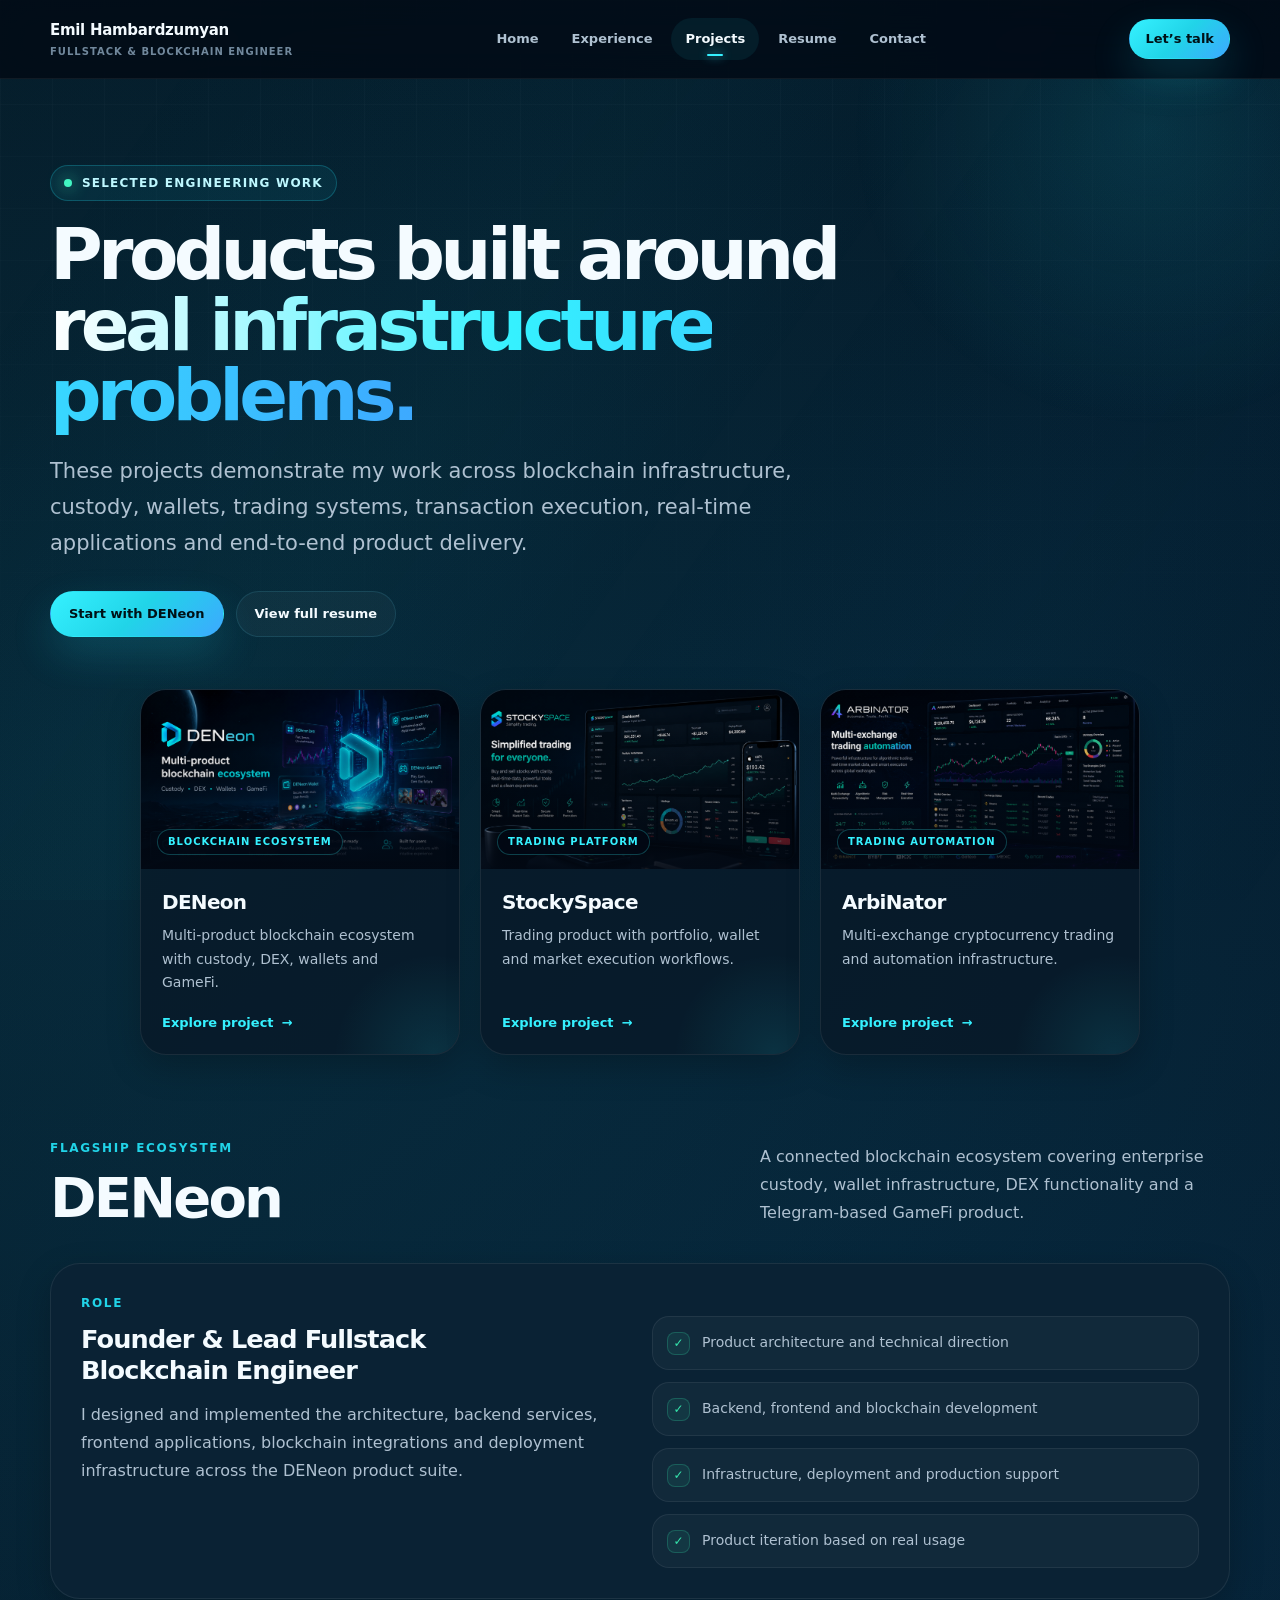
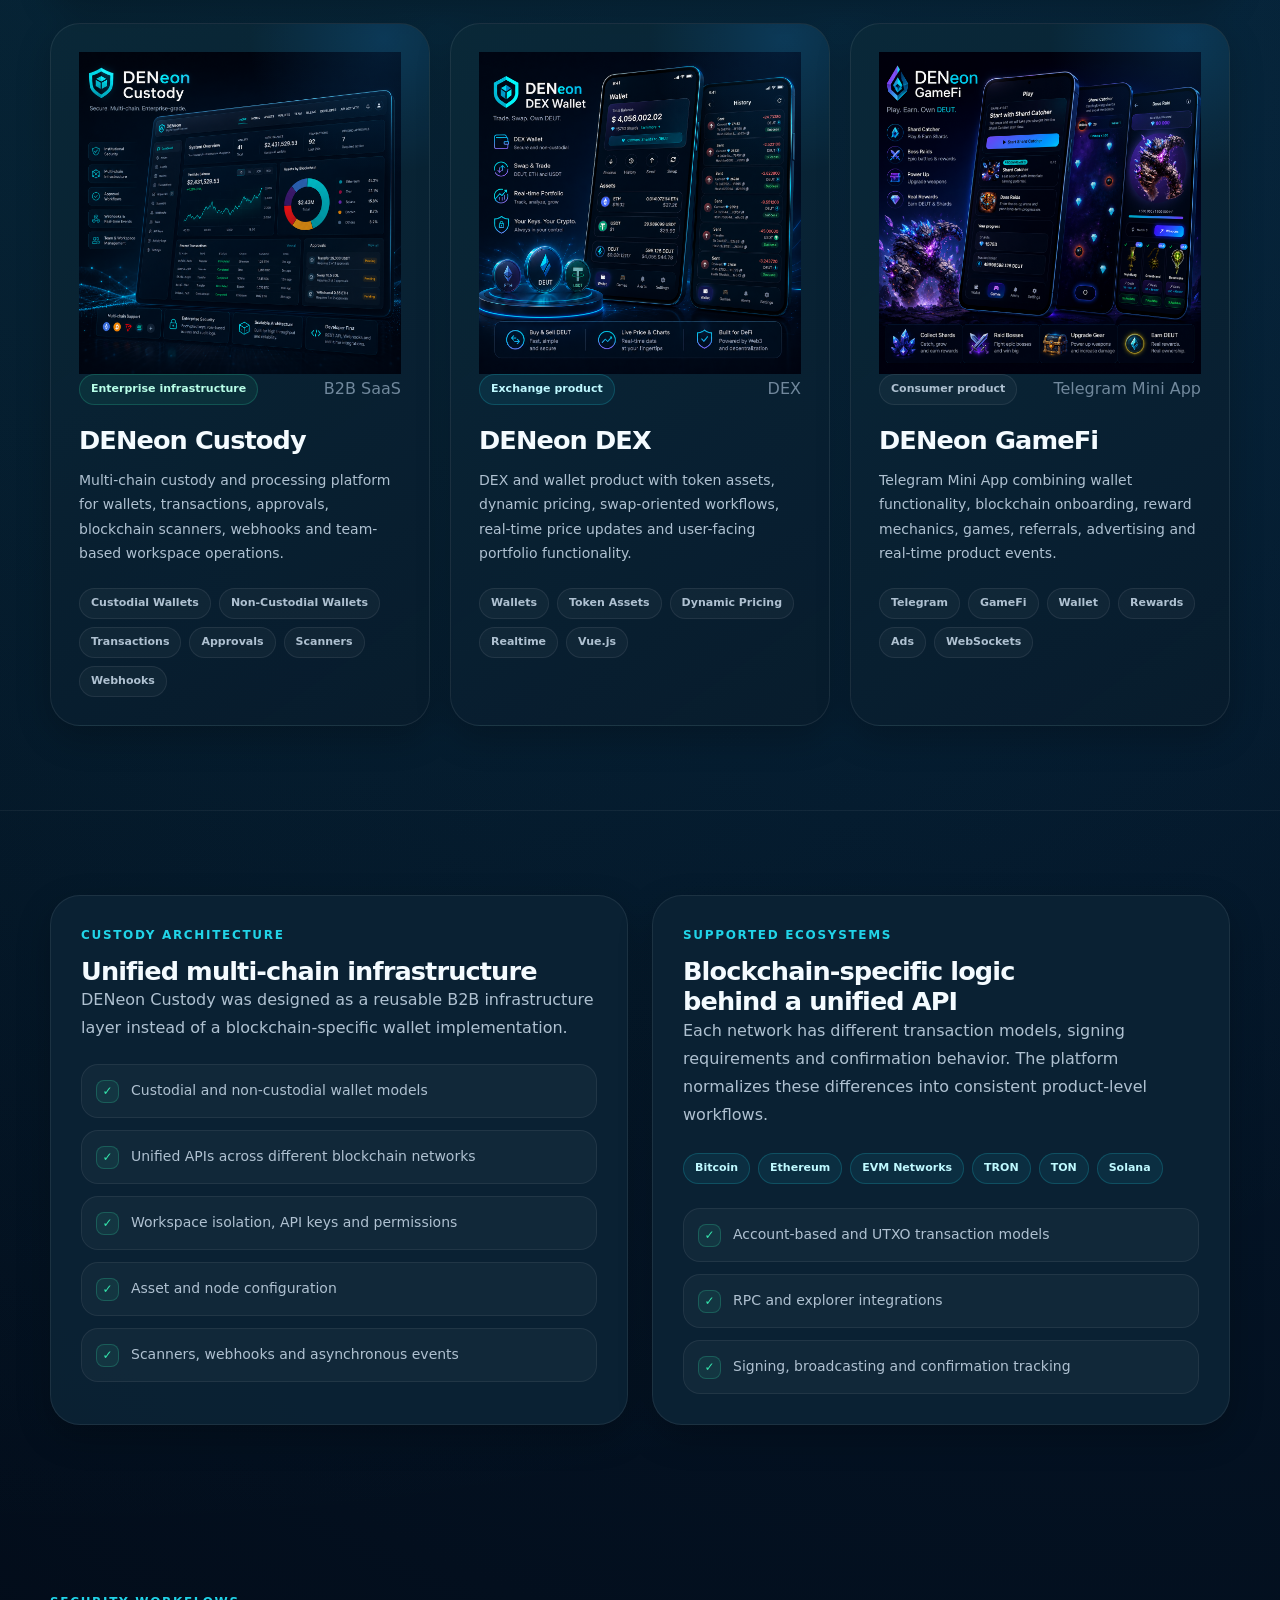
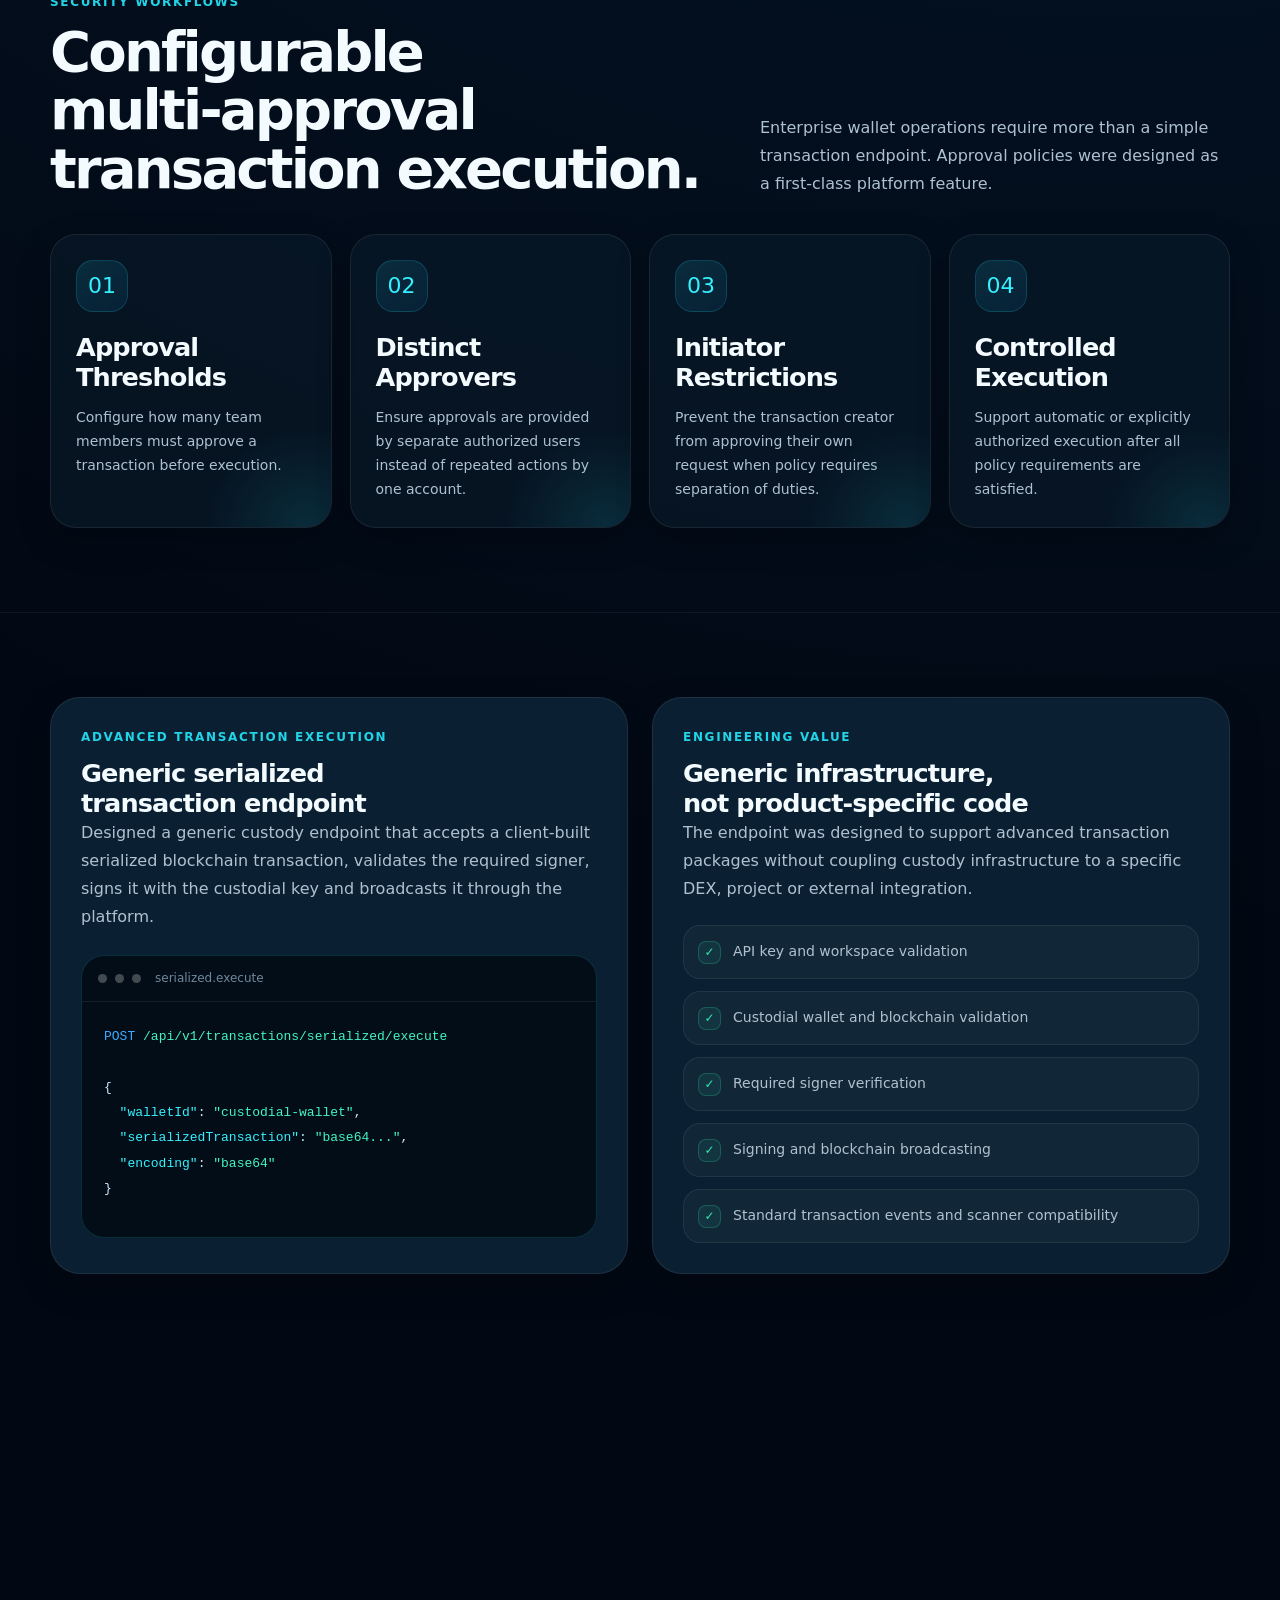
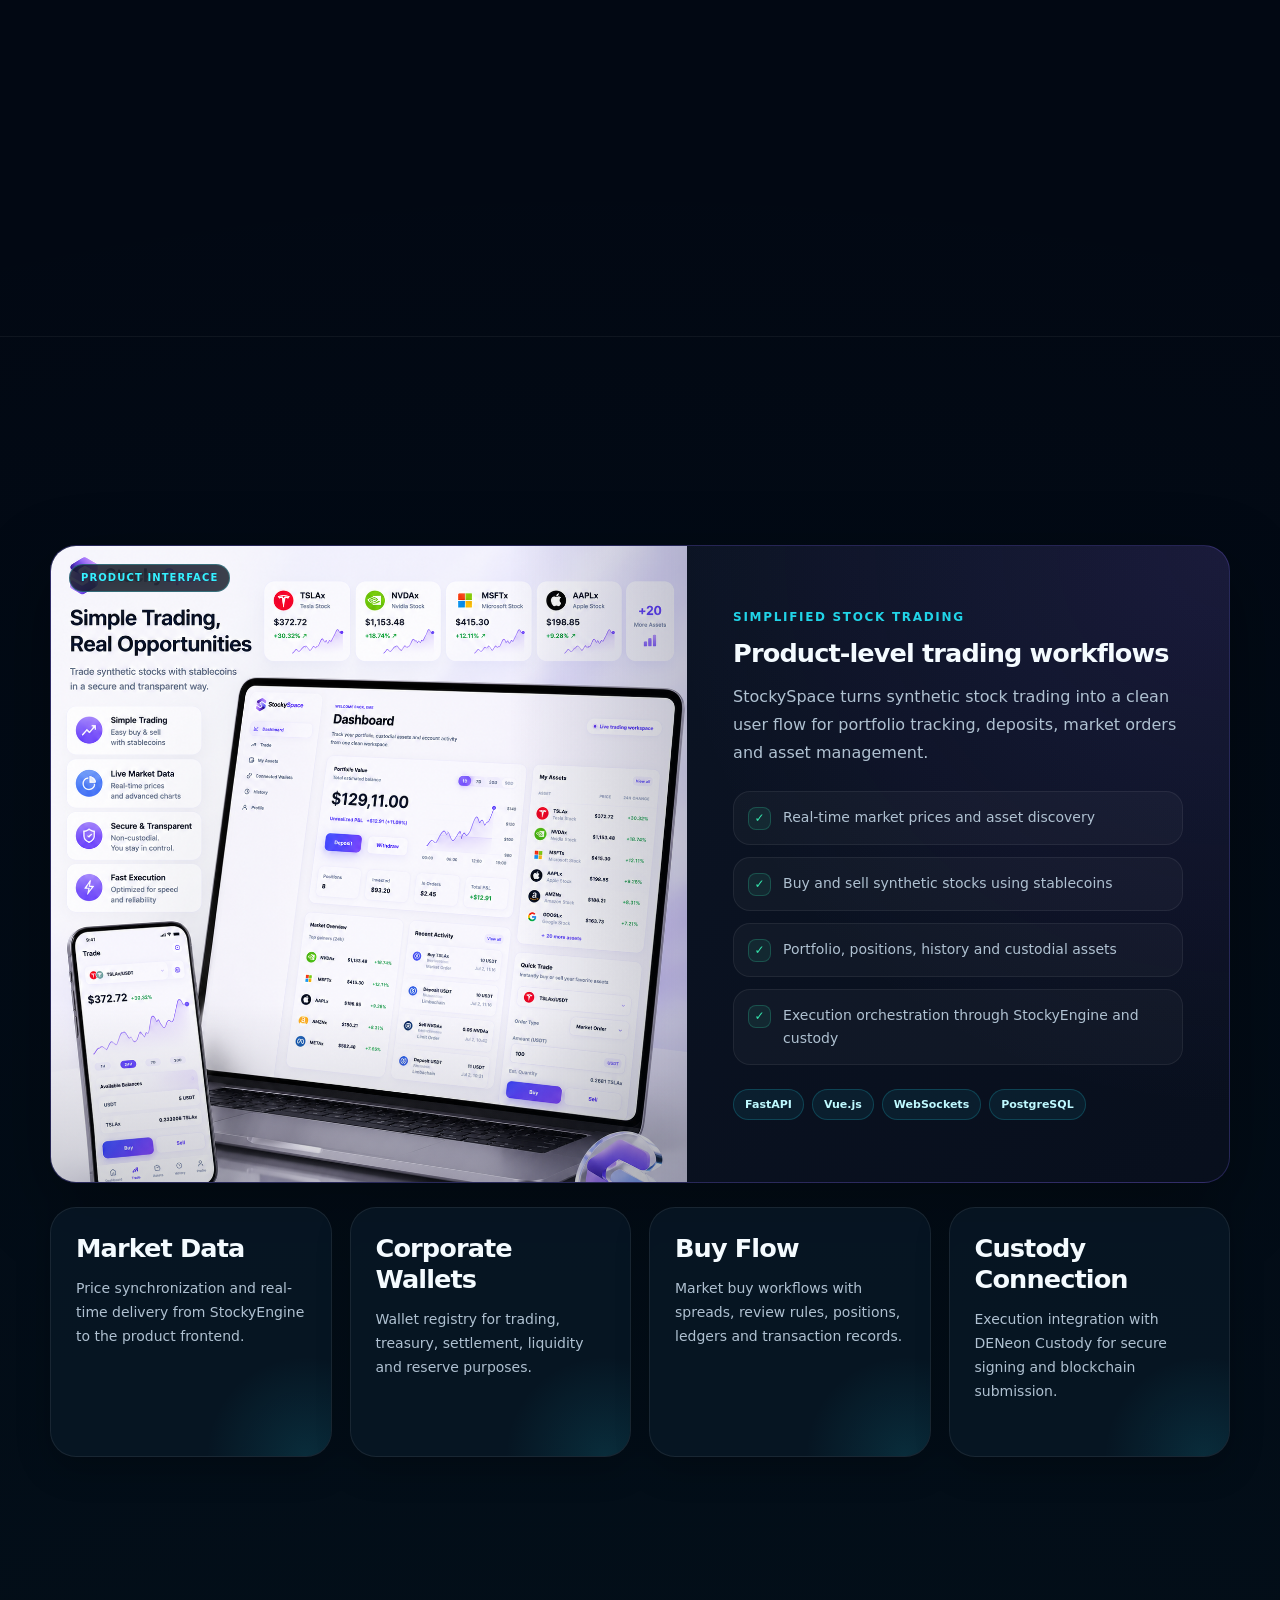
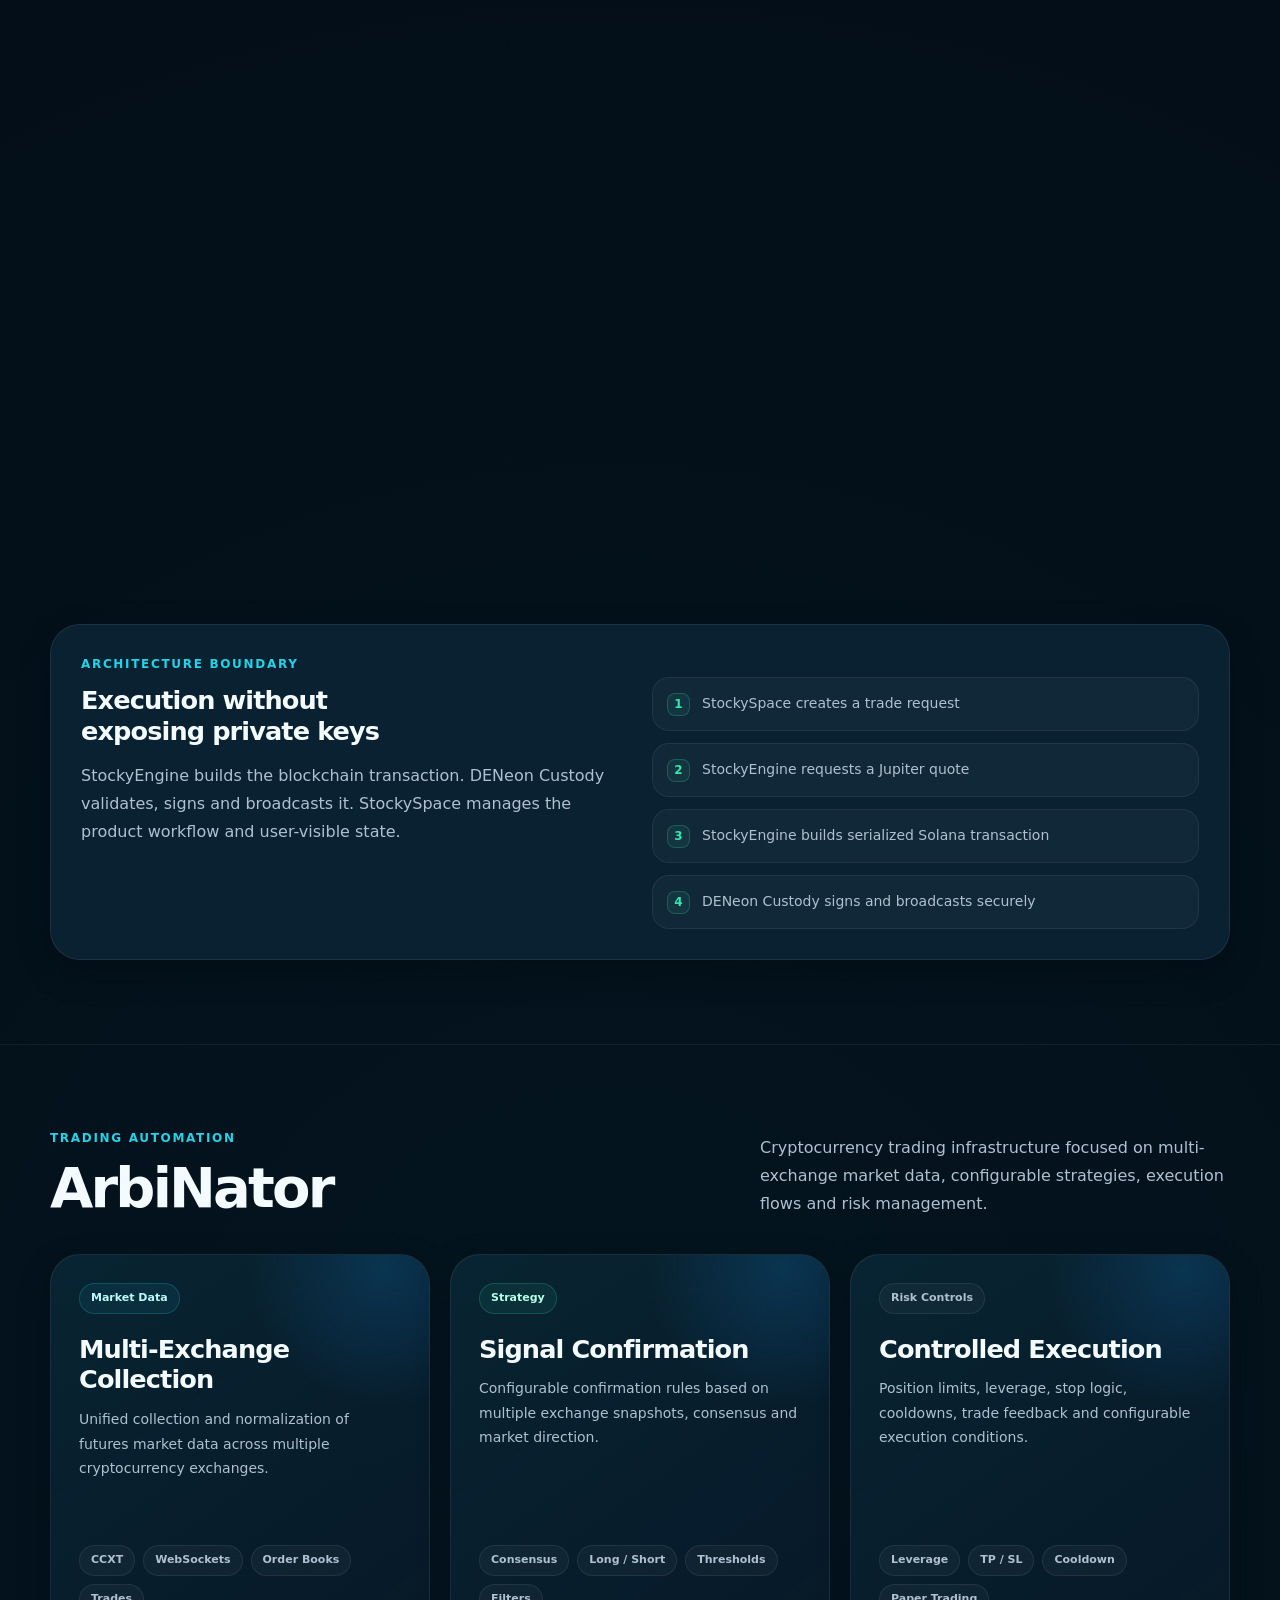
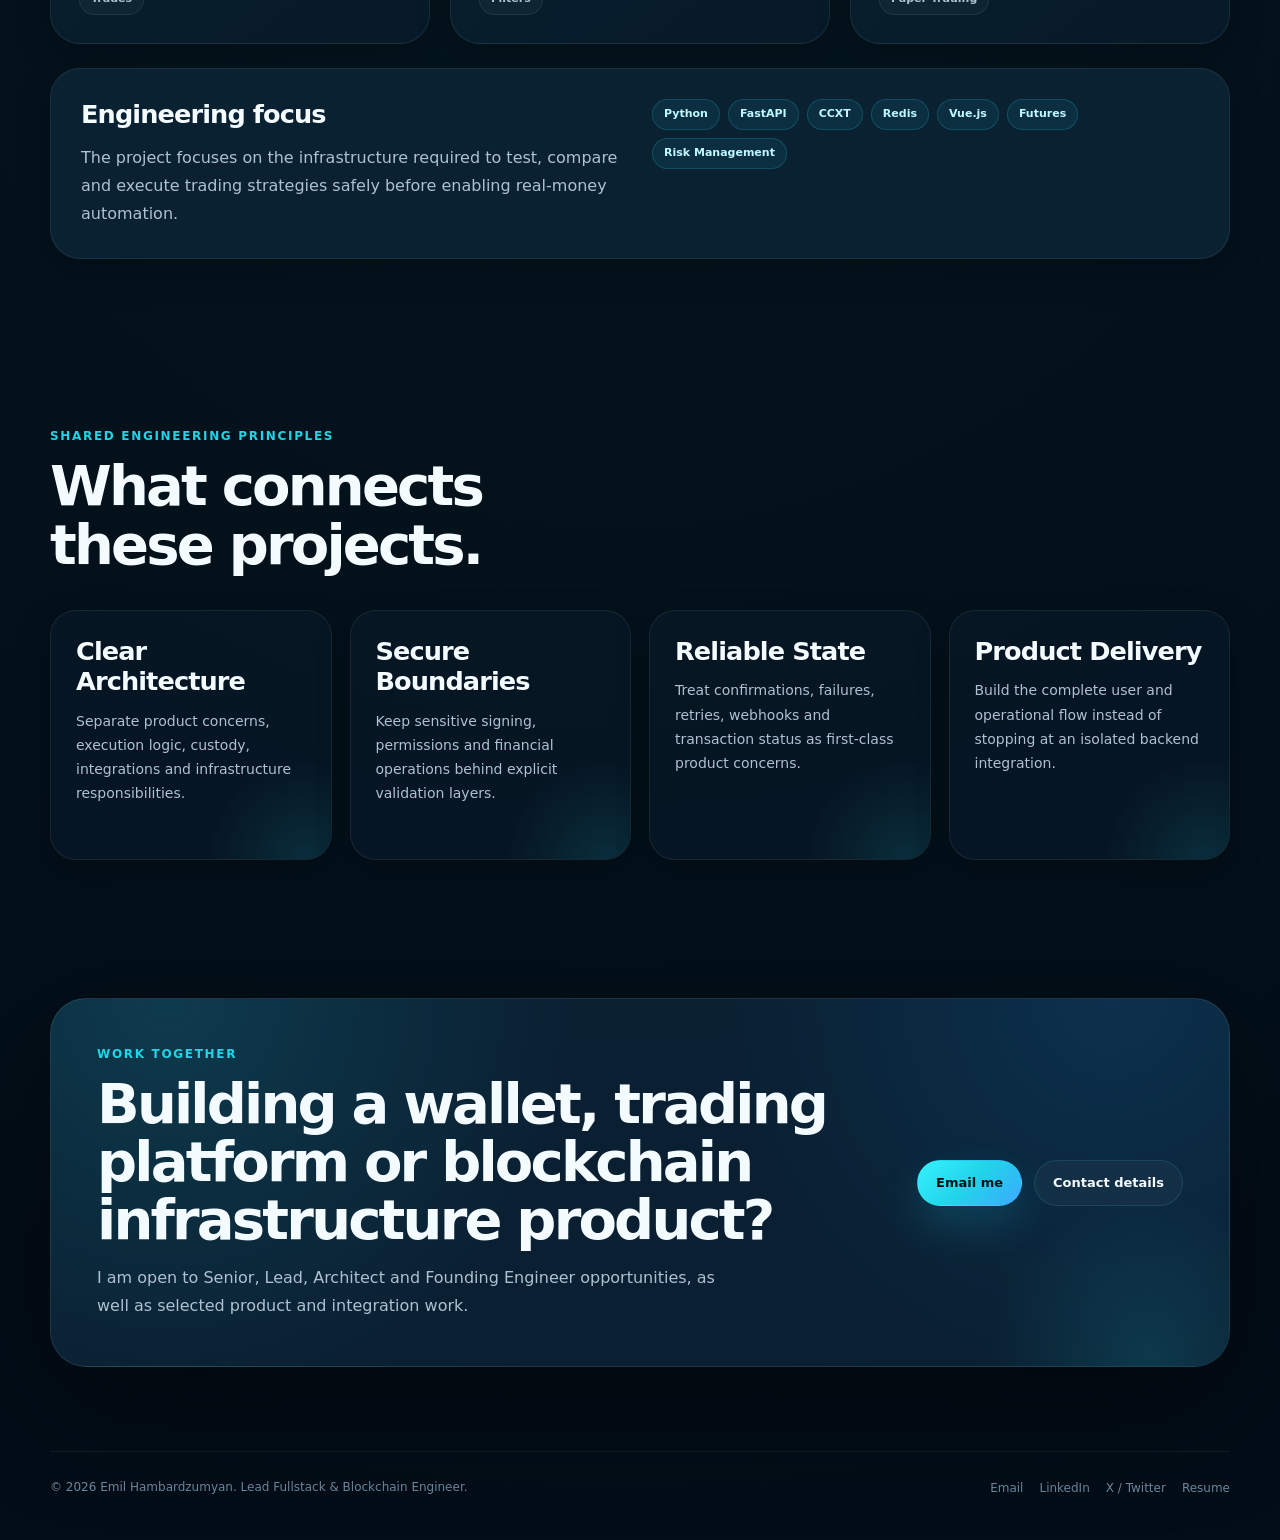
==== commit 1b5e1534: "changes" ====
--- a/projects.html
+++ b/projects.html
@@ -45,9 +45,9 @@
                 href="index.html"
                 aria-label="Emil Hambardzumyan home"
         >
-<!--            <span class="brand-mark" aria-hidden="true">-->
-<!--                EH-->
-<!--            </span>-->
+            <!--            <span class="brand-mark" aria-hidden="true">-->
+            <!--                EH-->
+            <!--            </span>-->
 
             <span class="brand-text">
                 <strong>Emil Hambardzumyan</strong>
@@ -307,42 +307,42 @@
         </a>
 
 
-<!--        <a-->
-<!--                class="card project-overview-card"-->
-<!--                href="#stockyengine"-->
-<!--                data-reveal-->
-<!--                data-delay="2"-->
-<!--        >-->
-<!--            <div class="project-overview-image">-->
-<!--                <img-->
-<!--                        src="assets/images/projects/stockyengine-cover.jpg"-->
-<!--                        alt="StockyEngine Solana execution engine"-->
-<!--                        loading="lazy"-->
-<!--                >-->
-
-<!--                <div class="project-overview-overlay"></div>-->
-
-<!--                <span class="project-overview-category">-->
-<!--                Execution engine-->
-<!--            </span>-->
-<!--            </div>-->
-
-<!--            <div class="project-overview-content">-->
-<!--                <h3>-->
-<!--                    StockyEngine-->
-<!--                </h3>-->
-
-<!--                <p>-->
-<!--                    Solana and Jupiter-based market data and-->
-<!--                    transaction execution engine.-->
-<!--                </p>-->
-
-<!--                <span class="project-overview-link">-->
-<!--                Explore project-->
-<!--                <span aria-hidden="true">→</span>-->
-<!--            </span>-->
-<!--            </div>-->
-<!--        </a>-->
+        <!--        <a-->
+        <!--                class="card project-overview-card"-->
+        <!--                href="#stockyengine"-->
+        <!--                data-reveal-->
+        <!--                data-delay="2"-->
+        <!--        >-->
+        <!--            <div class="project-overview-image">-->
+        <!--                <img-->
+        <!--                        src="assets/images/projects/stockyengine-cover.jpg"-->
+        <!--                        alt="StockyEngine Solana execution engine"-->
+        <!--                        loading="lazy"-->
+        <!--                >-->
+
+        <!--                <div class="project-overview-overlay"></div>-->
+
+        <!--                <span class="project-overview-category">-->
+        <!--                Execution engine-->
+        <!--            </span>-->
+        <!--            </div>-->
+
+        <!--            <div class="project-overview-content">-->
+        <!--                <h3>-->
+        <!--                    StockyEngine-->
+        <!--                </h3>-->
+
+        <!--                <p>-->
+        <!--                    Solana and Jupiter-based market data and-->
+        <!--                    transaction execution engine.-->
+        <!--                </p>-->
+
+        <!--                <span class="project-overview-link">-->
+        <!--                Explore project-->
+        <!--                <span aria-hidden="true">→</span>-->
+        <!--            </span>-->
+        <!--            </div>-->
+        <!--        </a>-->
 
 
         <a
@@ -500,36 +500,46 @@
                      ====================================== -->
 
                 <article
-                        class="project-card"
-                        data-reveal
-                >
-                    <div class="project-meta">
+                        class="project-card project-card-with-cover"
+                        data-reveal
+                >
+                    <div class="project-card-cover">
+                        <img
+                                src="assets/images/projects/custody-project.png"
+                                alt="DENeon Custody enterprise blockchain infrastructure interface"
+                                loading="lazy"
+                        >
+                    </div>
+
+                    <div class="project-card-body">
+                        <div class="project-meta">
                         <span class="tag tag-green">
                             Enterprise infrastructure
                         </span>
 
-                        <span class="text-muted">
+                            <span class="text-muted">
                             B2B SaaS
                         </span>
-                    </div>
-
-                    <h3>
-                        DENeon Custody
-                    </h3>
-
-                    <p>
-                        Multi-chain custody and processing platform for
-                        wallets, transactions, approvals, blockchain scanners,
-                        webhooks and team-based workspace operations.
-                    </p>
-
-                    <div class="tags">
-                        <span class="tag">Custodial Wallets</span>
-                        <span class="tag">Non-Custodial Wallets</span>
-                        <span class="tag">Transactions</span>
-                        <span class="tag">Approvals</span>
-                        <span class="tag">Scanners</span>
-                        <span class="tag">Webhooks</span>
+                        </div>
+
+                        <h3>
+                            DENeon Custody
+                        </h3>
+
+                        <p>
+                            Multi-chain custody and processing platform for
+                            wallets, transactions, approvals, blockchain scanners,
+                            webhooks and team-based workspace operations.
+                        </p>
+
+                        <div class="tags">
+                            <span class="tag">Custodial Wallets</span>
+                            <span class="tag">Non-Custodial Wallets</span>
+                            <span class="tag">Transactions</span>
+                            <span class="tag">Approvals</span>
+                            <span class="tag">Scanners</span>
+                            <span class="tag">Webhooks</span>
+                        </div>
                     </div>
                 </article>
 
@@ -539,36 +549,46 @@
                      ====================================== -->
 
                 <article
-                        class="project-card"
+                        class="project-card project-card-with-cover"
                         data-reveal
                         data-delay="1"
                 >
-                    <div class="project-meta">
+                    <div class="project-card-cover">
+                        <img
+                                src="assets/images/projects/dex.deneon.png"
+                                alt="DENeon DEX wallet for DEUT, ETH and USDT"
+                                loading="lazy"
+                        >
+                    </div>
+
+                    <div class="project-card-body">
+                        <div class="project-meta">
                         <span class="tag tag-cyan">
                             Exchange product
                         </span>
 
-                        <span class="text-muted">
+                            <span class="text-muted">
                             DEX
                         </span>
-                    </div>
-
-                    <h3>
-                        DENeon DEX
-                    </h3>
-
-                    <p>
-                        DEX and wallet product with token assets, dynamic
-                        pricing, swap-oriented workflows, real-time price
-                        updates and user-facing portfolio functionality.
-                    </p>
-
-                    <div class="tags">
-                        <span class="tag">Wallets</span>
-                        <span class="tag">Token Assets</span>
-                        <span class="tag">Dynamic Pricing</span>
-                        <span class="tag">Realtime</span>
-                        <span class="tag">Vue.js</span>
+                        </div>
+
+                        <h3>
+                            DENeon DEX
+                        </h3>
+
+                        <p>
+                            DEX and wallet product with token assets, dynamic
+                            pricing, swap-oriented workflows, real-time price
+                            updates and user-facing portfolio functionality.
+                        </p>
+
+                        <div class="tags">
+                            <span class="tag">Wallets</span>
+                            <span class="tag">Token Assets</span>
+                            <span class="tag">Dynamic Pricing</span>
+                            <span class="tag">Realtime</span>
+                            <span class="tag">Vue.js</span>
+                        </div>
                     </div>
                 </article>
 
@@ -578,37 +598,47 @@
                      ====================================== -->
 
                 <article
-                        class="project-card"
+                        class="project-card project-card-with-cover"
                         data-reveal
                         data-delay="2"
                 >
-                    <div class="project-meta">
+                    <div class="project-card-cover">
+                        <img
+                                src="assets/images/projects/gamefi.deneon.png"
+                                alt="DENeon GameFi Telegram Mini App with Shard Catcher and Boss Raids"
+                                loading="lazy"
+                        >
+                    </div>
+
+                    <div class="project-card-body">
+                        <div class="project-meta">
                         <span class="tag">
                             Consumer product
                         </span>
 
-                        <span class="text-muted">
+                            <span class="text-muted">
                             Telegram Mini App
                         </span>
-                    </div>
-
-                    <h3>
-                        DENeon GameFi
-                    </h3>
-
-                    <p>
-                        Telegram Mini App combining wallet functionality,
-                        blockchain onboarding, reward mechanics, games,
-                        referrals, advertising and real-time product events.
-                    </p>
-
-                    <div class="tags">
-                        <span class="tag">Telegram</span>
-                        <span class="tag">GameFi</span>
-                        <span class="tag">Wallet</span>
-                        <span class="tag">Rewards</span>
-                        <span class="tag">Ads</span>
-                        <span class="tag">WebSockets</span>
+                        </div>
+
+                        <h3>
+                            DENeon GameFi
+                        </h3>
+
+                        <p>
+                            Telegram Mini App combining wallet functionality,
+                            blockchain onboarding, reward mechanics, games,
+                            referrals, advertising and real-time product events.
+                        </p>
+
+                        <div class="tags">
+                            <span class="tag">Telegram</span>
+                            <span class="tag">GameFi</span>
+                            <span class="tag">Wallet</span>
+                            <span class="tag">Rewards</span>
+                            <span class="tag">Ads</span>
+                            <span class="tag">WebSockets</span>
+                        </div>
                     </div>
                 </article>
 
@@ -1173,42 +1203,47 @@
 
 
             <article
-                    class="panel"
+                    class="project-showcase project-showcase-light"
                     data-reveal
             >
-                <div class="grid-two">
-
+                <div class="project-showcase-media">
+                    <img
+                            src="assets/images/projects/stockyspace.png"
+                            alt="StockySpace synthetic stock trading platform"
+                            loading="lazy"
+                    >
+
+                    <span class="project-showcase-badge">
+                        Product interface
+                    </span>
+                </div>
+
+
+                <div class="project-showcase-content">
                     <div>
+                        <div class="section-kicker">
+                            Simplified stock trading
+                        </div>
+
                         <h3>
                             Product-level trading workflows
                         </h3>
 
-                        <p style="margin-top: 15px;">
-                            StockySpace acts as the user-facing and
-                            administrative product layer, while execution and
-                            pricing logic is delegated to specialized services.
+                        <p>
+                            StockySpace turns synthetic stock trading into a
+                            clean user flow for portfolio tracking, deposits,
+                            market orders and asset management.
                         </p>
-
-
-                        <div
-                                class="tags"
-                                style="margin-top: 22px;"
-                        >
-                            <span class="tag tag-cyan">FastAPI</span>
-                            <span class="tag tag-cyan">Vue.js</span>
-                            <span class="tag tag-cyan">WebSockets</span>
-                            <span class="tag tag-cyan">PostgreSQL</span>
-                        </div>
-                    </div>
-
-
-                    <div class="feature-list">
+                    </div>
+
+
+                    <div class="feature-list project-showcase-features">
 
                         <div class="feature-item">
                             <span class="feature-check">✓</span>
 
                             <span>
-                                Market price proxy and real-time updates
+                                Real-time market prices and asset discovery
                             </span>
                         </div>
 
@@ -1216,7 +1251,7 @@
                             <span class="feature-check">✓</span>
 
                             <span>
-                                Asset mapping and internal instrument registry
+                                Buy and sell synthetic stocks using stablecoins
                             </span>
                         </div>
 
@@ -1224,7 +1259,7 @@
                             <span class="feature-check">✓</span>
 
                             <span>
-                                Corporate wallet registry by operational purpose
+                                Portfolio, positions, history and custodial assets
                             </span>
                         </div>
 
@@ -1232,12 +1267,19 @@
                             <span class="feature-check">✓</span>
 
                             <span>
-                                Buy, portfolio, position and transaction flows
-                            </span>
-                        </div>
-
-                    </div>
-
+                                Execution orchestration through StockyEngine and custody
+                            </span>
+                        </div>
+
+                    </div>
+
+
+                    <div class="tags">
+                        <span class="tag tag-cyan">FastAPI</span>
+                        <span class="tag tag-cyan">Vue.js</span>
+                        <span class="tag tag-cyan">WebSockets</span>
+                        <span class="tag tag-cyan">PostgreSQL</span>
+                    </div>
                 </div>
             </article>
 
@@ -1251,9 +1293,9 @@
                         class="card"
                         data-reveal
                 >
-<!--                    <div class="card-icon">-->
-<!--                        M-->
-<!--                    </div>-->
+                    <!--                    <div class="card-icon">-->
+                    <!--                        M-->
+                    <!--                    </div>-->
 
                     <h3>
                         Market Data
@@ -1271,9 +1313,9 @@
                         data-reveal
                         data-delay="1"
                 >
-<!--                    <div class="card-icon">-->
-<!--                        W-->
-<!--                    </div>-->
+                    <!--                    <div class="card-icon">-->
+                    <!--                        W-->
+                    <!--                    </div>-->
 
                     <h3>
                         Corporate Wallets
@@ -1291,9 +1333,9 @@
                         data-reveal
                         data-delay="2"
                 >
-<!--                    <div class="card-icon">-->
-<!--                        B-->
-<!--                    </div>-->
+                    <!--                    <div class="card-icon">-->
+                    <!--                        B-->
+                    <!--                    </div>-->
 
                     <h3>
                         Buy Flow
@@ -1311,9 +1353,9 @@
                         data-reveal
                         data-delay="3"
                 >
-<!--                    <div class="card-icon">-->
-<!--                        C-->
-<!--                    </div>-->
+                    <!--                    <div class="card-icon">-->
+                    <!--                        C-->
+                    <!--                    </div>-->
 
                     <h3>
                         Custody Connection
@@ -1749,9 +1791,9 @@
                         class="card"
                         data-reveal
                 >
-<!--                    <div class="card-icon">-->
-<!--                        A-->
-<!--                    </div>-->
+                    <!--                    <div class="card-icon">-->
+                    <!--                        A-->
+                    <!--                    </div>-->
 
                     <h3>
                         Clear Architecture
@@ -1769,9 +1811,9 @@
                         data-reveal
                         data-delay="1"
                 >
-<!--                    <div class="card-icon">-->
-<!--                        S-->
-<!--                    </div>-->
+                    <!--                    <div class="card-icon">-->
+                    <!--                        S-->
+                    <!--                    </div>-->
 
                     <h3>
                         Secure Boundaries
@@ -1789,9 +1831,9 @@
                         data-reveal
                         data-delay="2"
                 >
-<!--                    <div class="card-icon">-->
-<!--                        R-->
-<!--                    </div>-->
+                    <!--                    <div class="card-icon">-->
+                    <!--                        R-->
+                    <!--                    </div>-->
 
                     <h3>
                         Reliable State
@@ -1809,9 +1851,9 @@
                         data-reveal
                         data-delay="3"
                 >
-<!--                    <div class="card-icon">-->
-<!--                        P-->
-<!--                    </div>-->
+                    <!--                    <div class="card-icon">-->
+                    <!--                        P-->
+                    <!--                    </div>-->
 
                     <h3>
                         Product Delivery
--- a/assets/css/style.css
+++ b/assets/css/style.css
@@ -2727,4 +2727,170 @@
     .project-overview-content {
         padding: 19px;
     }
+}
+
+/* =========================================================
+   PROJECT SHOWCASE — compact detailed project cover
+   Add this block to the end of assets/css/style.css
+   ========================================================= */
+
+.project-showcase {
+    display: grid;
+    grid-template-columns: minmax(0, 1.08fr) minmax(320px, 0.92fr);
+    gap: 0;
+    overflow: hidden;
+
+    border: 1px solid var(--border);
+    border-radius: var(--radius-large);
+
+    background:
+            linear-gradient(
+                    145deg,
+                    rgba(10, 22, 38, 0.98),
+                    rgba(4, 12, 24, 0.98)
+            );
+
+    box-shadow: var(--shadow-medium);
+}
+
+.project-showcase-media {
+    position: relative;
+    min-height: 430px;
+    overflow: hidden;
+    background: var(--background-secondary);
+}
+
+.project-showcase-media::after {
+    content: "";
+    position: absolute;
+    inset: 0;
+    pointer-events: none;
+
+    background:
+            linear-gradient(
+                    90deg,
+                    transparent 72%,
+                    rgba(4, 12, 24, 0.2) 100%
+            ),
+            linear-gradient(
+                    180deg,
+                    transparent 72%,
+                    rgba(4, 12, 24, 0.18) 100%
+            );
+}
+
+.project-showcase-media img {
+    display: block;
+    width: 100%;
+    height: 100%;
+    min-height: 430px;
+    object-fit: cover;
+    object-position: center;
+    transition:
+            transform 600ms ease,
+            filter 600ms ease;
+}
+
+.project-showcase:hover .project-showcase-media img {
+    transform: scale(1.025);
+    filter: saturate(1.04) contrast(1.015);
+}
+
+.project-showcase-badge {
+    position: absolute;
+    top: 18px;
+    left: 18px;
+    z-index: 2;
+
+    padding: 8px 11px;
+
+    border: 1px solid rgba(48, 236, 244, 0.28);
+    border-radius: 999px;
+
+    background: rgba(2, 9, 20, 0.76);
+    backdrop-filter: blur(12px);
+
+    color: var(--cyan-bright);
+    font-size: 10px;
+    font-weight: 800;
+    letter-spacing: 0.11em;
+    line-height: 1;
+    text-transform: uppercase;
+}
+
+.project-showcase-content {
+    display: flex;
+    flex-direction: column;
+    justify-content: center;
+    gap: 24px;
+
+    padding: clamp(28px, 4vw, 46px);
+}
+
+.project-showcase-content h3 {
+    margin-top: 7px;
+}
+
+.project-showcase-content p {
+    margin-top: 14px;
+    max-width: 620px;
+}
+
+.project-showcase-features {
+    margin-top: 0;
+}
+
+/* Light visual treatment for StockySpace */
+.project-showcase-light {
+    border-color: rgba(130, 105, 255, 0.24);
+
+    background:
+            radial-gradient(
+                    circle at top right,
+                    rgba(139, 92, 246, 0.12),
+                    transparent 42%
+            ),
+            linear-gradient(
+                    145deg,
+                    rgba(13, 22, 39, 0.99),
+                    rgba(8, 15, 29, 0.99)
+            );
+}
+
+.project-showcase-light .project-showcase-media {
+    background: #f7f5ff;
+}
+
+.project-showcase-light .project-showcase-media img {
+    object-position: 50% 50%;
+}
+
+@media (max-width: 1020px) {
+    .project-showcase {
+        grid-template-columns: 1fr;
+    }
+
+    .project-showcase-media,
+    .project-showcase-media img {
+        min-height: 0;
+    }
+
+    .project-showcase-media {
+        aspect-ratio: 16 / 10;
+    }
+}
+
+@media (max-width: 640px) {
+    .project-showcase-media {
+        aspect-ratio: 1 / 1;
+    }
+
+    .project-showcase-content {
+        padding: 24px 20px;
+    }
+
+    .project-showcase-badge {
+        top: 14px;
+        left: 14px;
+    }
 }
